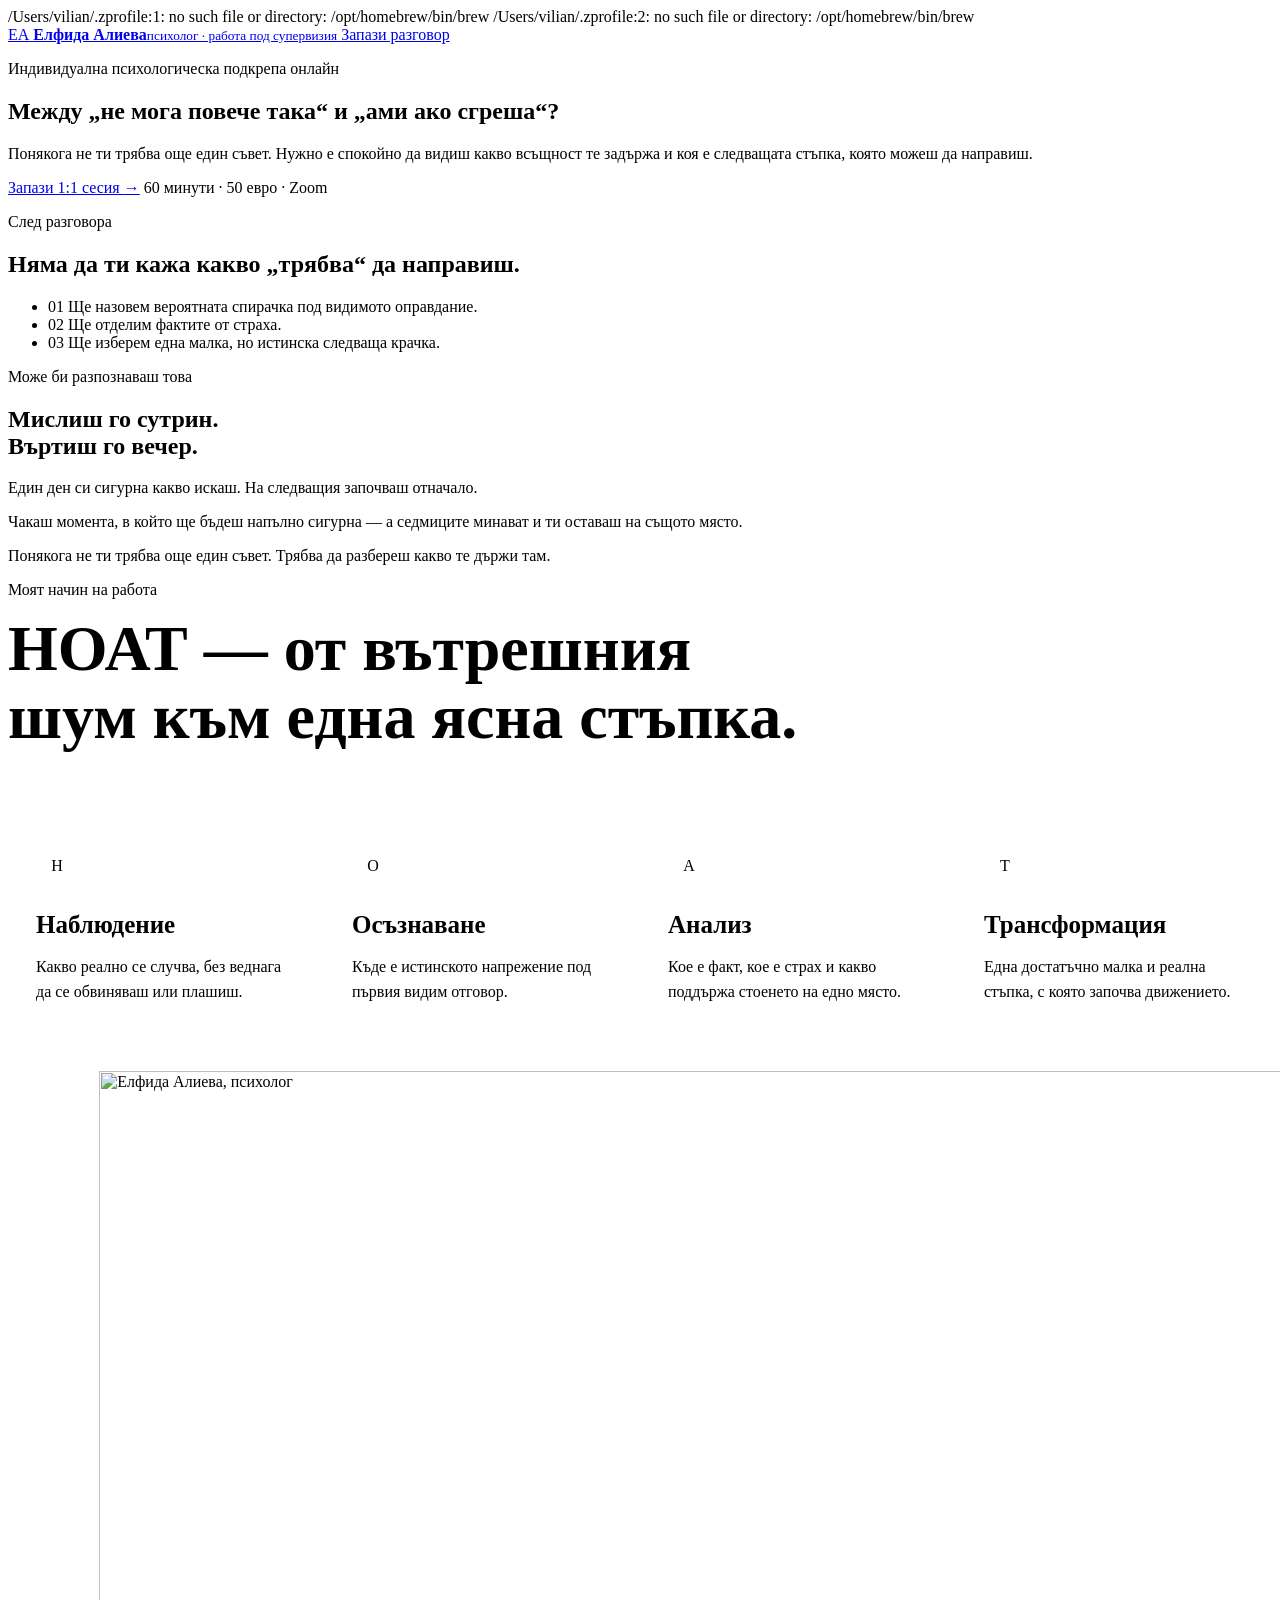
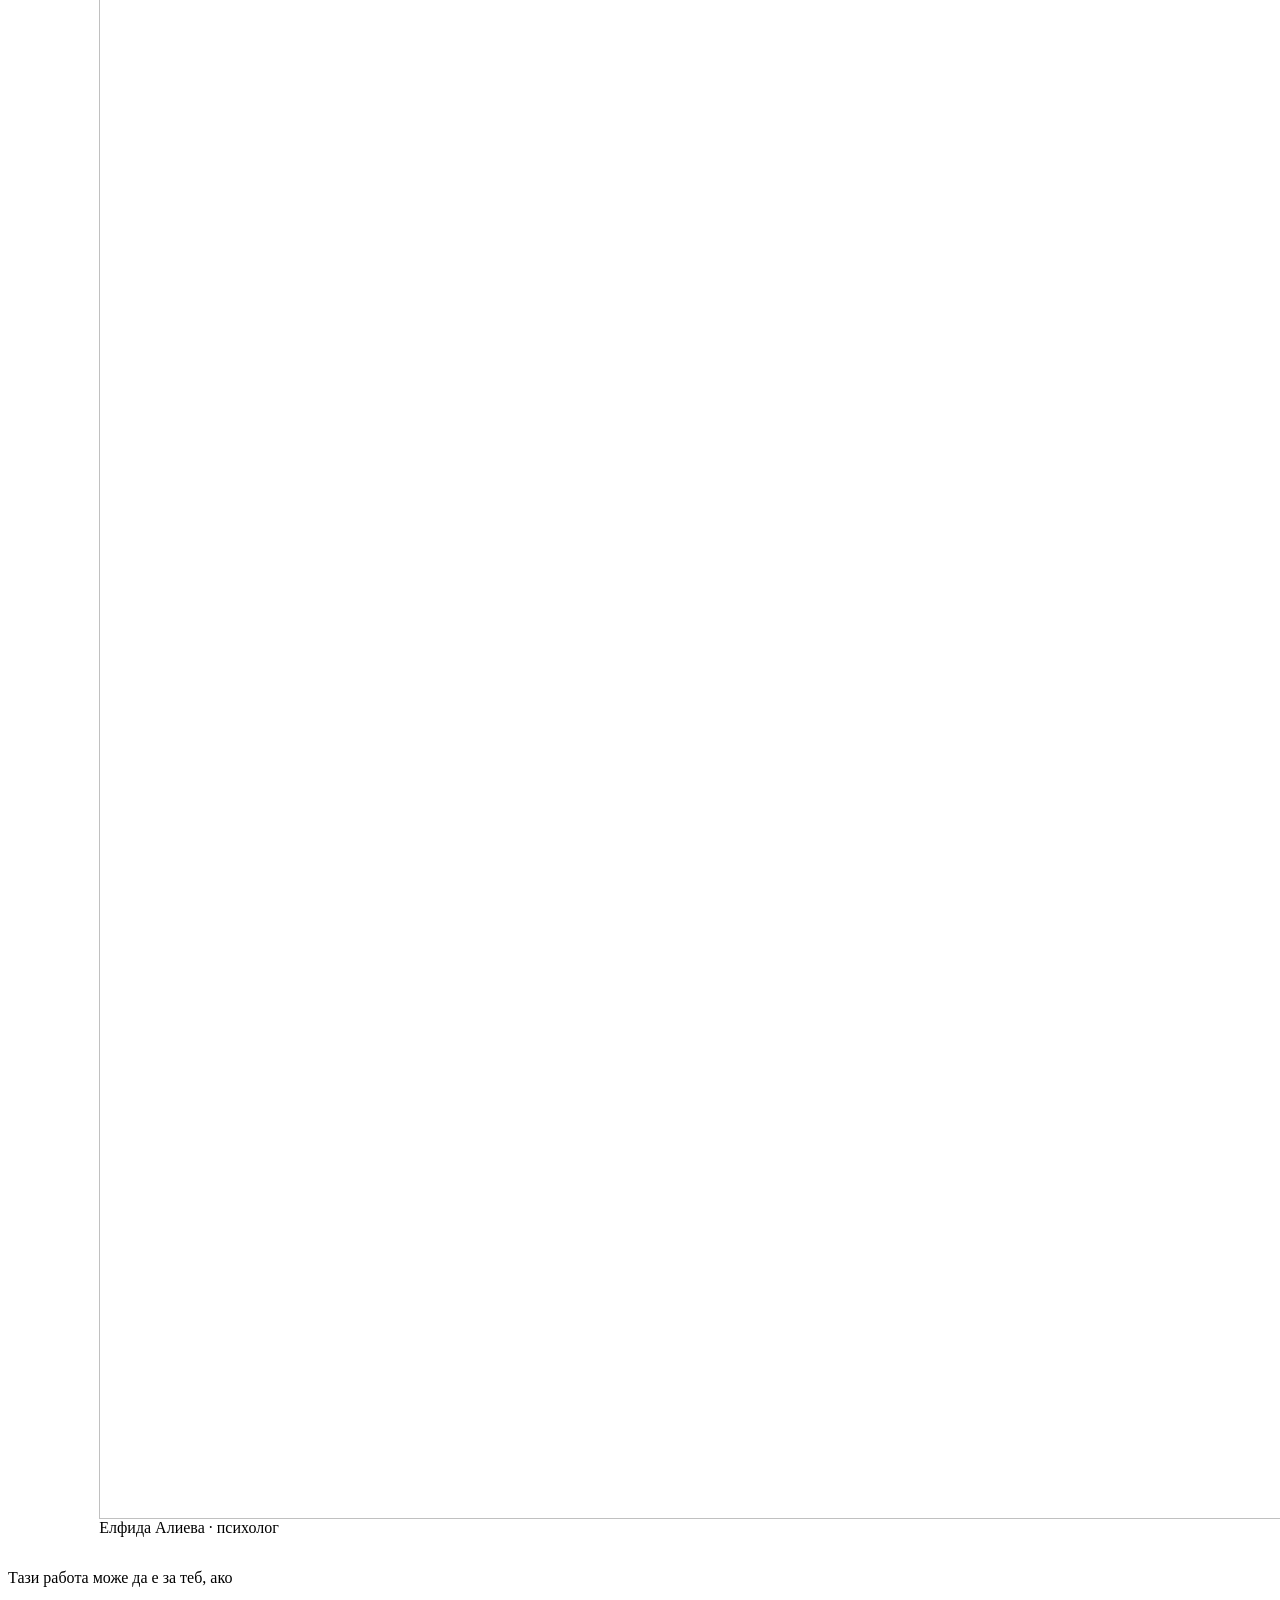
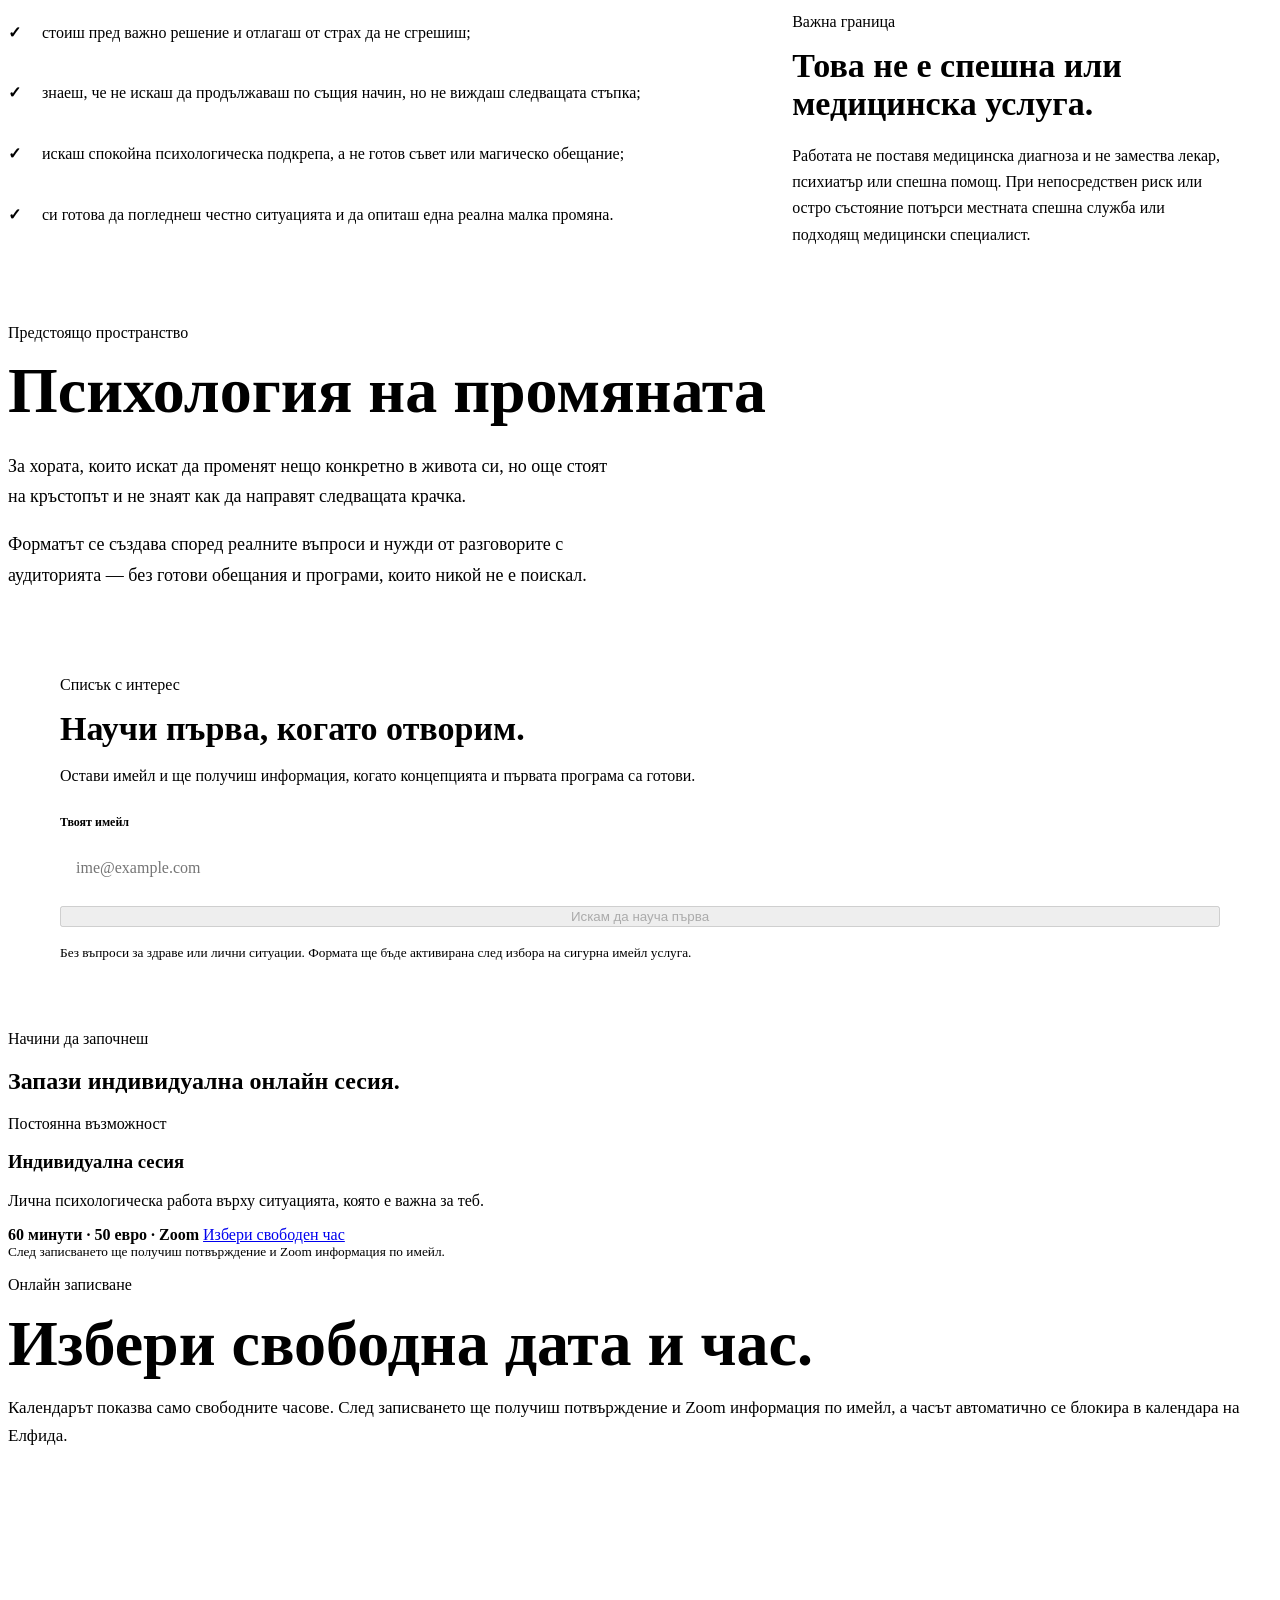
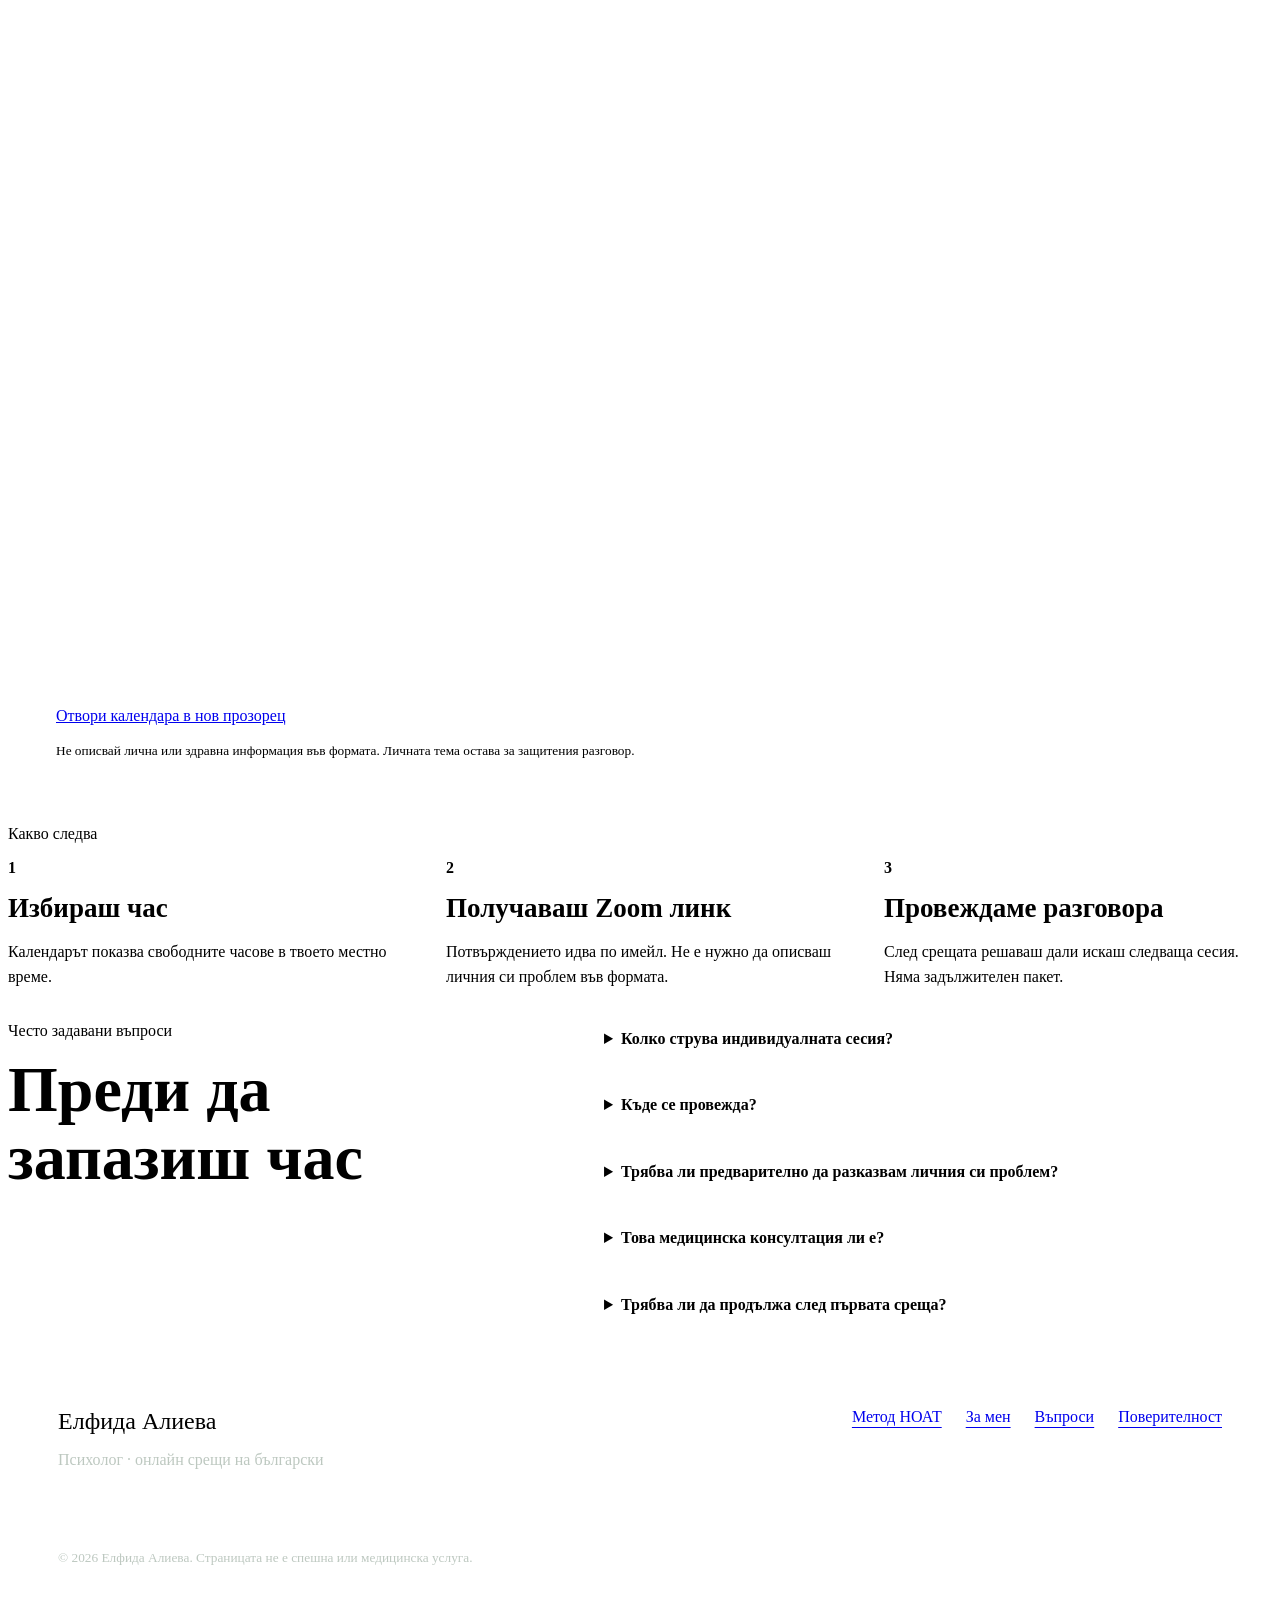
==== index.html @ bd086ccb "Add index.html" ====
/Users/vilian/.zprofile:1: no such file or directory: /opt/homebrew/bin/brew
/Users/vilian/.zprofile:2: no such file or directory: /opt/homebrew/bin/brew
<!doctype html>
<html lang="bg">
<head>
  <meta charset="utf-8">
  <meta name="viewport" content="width=device-width, initial-scale=1">
  <meta name="description" content="Индивидуална психологическа подкрепа онлайн на български с Елфида Алиева. 60-минутна сесия в Zoom.">
  <title>Елфида Алиева · Психологическа подкрепа онлайн</title>
  <link rel="stylesheet" href="styles.css">
  <link rel="stylesheet" href="community.css">
  <link rel="stylesheet" href="content.css">
  <link rel="stylesheet" href="portrait.css">
  <link rel="stylesheet" href="booking.css">
  <script src="tracking.js" defer></script>
</head>
<body>
  <main>
    <header class="site-header">
      <a class="brand" href="#top" aria-label="Елфида Алиева — начало">
        <span class="brand-mark">ЕА</span>
        <span><strong>Елфида Алиева</strong><small>психолог · работа под супервизия</small></span>
      </a>
      <a class="header-link" href="#booking">Запази разговор</a>
    </header>
    <section class="hero" id="top">
      <div class="hero-copy">
        <p class="eyebrow">Индивидуална психологическа подкрепа онлайн</p>
        <h1>Между „не мога повече така“ и „ами ако сгреша“?</h1>
        <p class="lead">Понякога не ти трябва още един съвет. Нужно е спокойно да видиш какво всъщност те задържа и коя е следващата стъпка, която можеш да направиш.</p>
        <div class="hero-actions">
          <a class="button button-primary" href="#booking">Запази 1:1 сесия <span aria-hidden="true">→</span></a>
          <span class="availability">60 минути · 50 евро · Zoom</span>
        </div>
      </div>
      <aside class="clarity-card" aria-label="Какво ще получиш">
        <p class="card-kicker">След разговора</p>
        <h2>Няма да ти кажа какво „трябва“ да направиш.</h2>
        <ul>
          <li><span>01</span> Ще назовем вероятната спирачка под видимото оправдание.</li>
          <li><span>02</span> Ще отделим фактите от страха.</li>
          <li><span>03</span> Ще изберем една малка, но истинска следваща крачка.</li>
        </ul>
      </aside>
    </section>
    <section class="recognition">
      <p class="eyebrow">Може би разпознаваш това</p>
      <div class="recognition-grid">
        <h2>Мислиш го сутрин.<br>Въртиш го вечер.</h2>
        <div class="recognition-copy">
          <p>Един ден си сигурна какво искаш. На следващия започваш отначало.</p>
          <p>Чакаш момента, в който ще бъдеш напълно сигурна — а седмиците минават и ти оставаш на същото място.</p>
          <p>Понякога не ти трябва още един съвет. Трябва да разбереш какво те държи там.</p>
        </div>
      </div>
    </section>
    <section class="method-section" id="method">
      <div class="section-heading"><p class="eyebrow">Моят начин на работа</p><h2>НОАТ — от вътрешния шум към една ясна стъпка.</h2></div>
      <ol class="method-grid">
        <li><span>Н</span><h3>Наблюдение</h3><p>Какво реално се случва, без веднага да се обвиняваш или плашиш.</p></li>
        <li><span>О</span><h3>Осъзнаване</h3><p>Къде е истинското напрежение под първия видим отговор.</p></li>
        <li><span>А</span><h3>Анализ</h3><p>Кое е факт, кое е страх и какво поддържа стоенето на едно място.</p></li>
        <li><span>Т</span><h3>Трансформация</h3><p>Една достатъчно малка и реална стъпка, с която започва движението.</p></li>
      </ol>
    </section>
    <section class="about-section" id="about">
      <figure class="portrait"><img src="assets/elfida-portrait.jpg" alt="Елфида Алиева, психолог" width="1536" height="2048"><figcaption>Елфида Алиева · психолог</figcaption></figure>
      <div class="about-copy"><p class="eyebrow">За мен</p><h2>Аз съм Елфида Алиева.</h2><p>Психолог съм и работя с хора, които искат да разберат какво ги спира и да намерят посока за промяната, която отлагат.</p><p>Имам бакалавърска степен по психология и професионални квалификации по интегративна психотерапия и по невропсихология, психопатология и терапия от Медицински университет – Пловдив.</p><p>Обучавам се в майсторско ниво по позитивна психотерапия и работя под супервизия.</p></div>
    </section>
    <section class="fit-section">
      <div><p class="eyebrow">Тази работа може да е за теб, ако</p><ul class="check-list"><li>стоиш пред важно решение и отлагаш от страх да не сгрешиш;</li><li>знаеш, че не искаш да продължаваш по същия начин, но не виждаш следващата стъпка;</li><li>искаш спокойна психологическа подкрепа, а не готов съвет или магическо обещание;</li><li>си готова да погледнеш честно ситуацията и да опиташ една реална малка промяна.</li></ul></div>
      <div class="boundary-card"><p class="eyebrow">Важна граница</p><h3>Това не е спешна или медицинска услуга.</h3><p>Работата не поставя медицинска диагноза и не замества лекар, психиатър или спешна помощ. При непосредствен риск или остро състояние потърси местната спешна служба или подходящ медицински специалист.</p></div>
    </section>
    <section class="community-section" id="community">
      <div class="community-copy">
        <p class="eyebrow">Предстоящо пространство</p>
        <h2>Психология на промяната</h2>
        <p>За хората, които искат да променят нещо конкретно в живота си, но още стоят на кръстопът и не знаят как да направят следващата крачка.</p>
        <p>Форматът се създава според реалните въпроси и нужди от разговорите с аудиторията — без готови обещания и програми, които никой не е поискал.</p>
      </div>
      <div class="waitlist-card">
        <p class="card-kicker">Списък с интерес</p>
        <h3>Научи първа, когато отворим.</h3>
        <p>Остави имейл и ще получиш информация, когато концепцията и първата програма са готови.</p>
        <form aria-label="Списък с интерес към Психология на промяната">
          <label for="waitlist-email">Твоят имейл</label>
          <input id="waitlist-email" type="email" placeholder="ime@example.com" disabled>
          <button class="button button-secondary" type="button" disabled>Искам да науча първа</button>
        </form>
        <small>Без въпроси за здраве или лични ситуации. Формата ще бъде активирана след избора на сигурна имейл услуга.</small>
      </div>
    </section>
    <section class="booking-preview" id="booking">
      <p class="eyebrow">Начини да започнеш</p>
      <h2>Запази индивидуална онлайн сесия.</h2>
      <div class="offer-grid offer-grid-single">
        <article class="offer-card offer-main">
          <p class="card-kicker">Постоянна възможност</p>
          <h3>Индивидуална сесия</h3>
          <p>Лична психологическа работа върху ситуацията, която е важна за теб.</p>
          <strong>60 минути · 50 евро · Zoom</strong>
          <a class="button button-primary" href="#time-request">Избери свободен час</a>
        </article>
      </div>
      <small>След записването ще получиш потвърждение и Zoom информация по имейл.</small>
    </section>
    <section class="time-request" id="time-request">
      <div class="time-request-copy">
        <p class="eyebrow">Онлайн записване</p>
        <h2>Избери свободна дата и час.</h2>
        <p>Календарът показва само свободните часове. След записването ще получиш потвърждение и Zoom информация по имейл, а часът автоматично се блокира в календара на Елфида.</p>
      </div>
      <div class="time-request-panel calendly-panel">
        <iframe title="Календар за индивидуална онлайн сесия с Елфида Алиева" src="https://calendly.com/alievaelfida/1h?hide_gdpr_banner=1" loading="lazy" referrerpolicy="strict-origin-when-cross-origin"></iframe>
        <a class="button button-primary calendar-fallback" href="https://calendly.com/alievaelfida/1h" target="_blank" rel="noopener">Отвори календара в нов прозорец</a>
        <small>Не описвай лична или здравна информация във формата. Личната тема остава за защитения разговор.</small>
      </div>
    </section>
    <section class="process-section"><p class="eyebrow">Какво следва</p><div class="process-grid"><article><span>1</span><h3>Избираш час</h3><p>Календарът показва свободните часове в твоето местно време.</p></article><article><span>2</span><h3>Получаваш Zoom линк</h3><p>Потвърждението идва по имейл. Не е нужно да описваш личния си проблем във формата.</p></article><article><span>3</span><h3>Провеждаме разговора</h3><p>След срещата решаваш дали искаш следваща сесия. Няма задължителен пакет.</p></article></div></section>
    <section class="faq-section" id="faq"><div class="section-heading"><p class="eyebrow">Често задавани въпроси</p><h2>Преди да запазиш час</h2></div><div class="faq-list"><details><summary>Колко струва индивидуалната сесия?</summary><p>50 евро за 60 минути. Плащането и условията за отмяна ще бъдат потвърдени при записването.</p></details><details><summary>Къде се провежда?</summary><p>Онлайн в Zoom и на български език. Ще получиш индивидуален линк след записването.</p></details><details><summary>Трябва ли предварително да разказвам личния си проблем?</summary><p>Не. Формата за записване ще събира само данните, необходими за часа и потвърждението. Личната тема остава за защитения разговор.</p></details><details><summary>Това медицинска консултация ли е?</summary><p>Не. Това е психологическа подкрепа и не включва медицинска диагноза или лечение. При физически симптоми или медицински въпроси е важно да разговаряш с лекар.</p></details><details><summary>Трябва ли да продължа след първата среща?</summary><p>Не. След първата сесия сама решаваш дали индивидуалната работа е подходяща за теб.</p></details></div></section>
    <footer><div><strong>Елфида Алиева</strong><p>Психолог · онлайн срещи на български</p></div><nav aria-label="Долна навигация"><a href="#method">Метод НОАТ</a><a href="#about">За мен</a><a href="#faq">Въпроси</a><a href="privacy.html">Поверителност</a></nav><small>© <span id="year">2026</span> Елфида Алиева. Страницата не е спешна или медицинска услуга.</small></footer>
  </main>
</body>
</html>
---- community.css ----
/Users/vilian/.zprofile:1: no such file or directory: /opt/homebrew/bin/brew
/Users/vilian/.zprofile:2: no such file or directory: /opt/homebrew/bin/brew
.community-section {
  width: min(1180px, calc(100% - 40px));
  margin: 0 auto;
  padding: 120px 0;
  display: grid;
  grid-template-columns: 1fr 1fr;
  gap: clamp(48px, 8vw, 100px);
  align-items: center;
}
.community-copy h2 { margin: 0 0 26px; font-size: clamp(42px, 5vw, 70px); line-height: 1.04; }
.community-copy > p:not(.eyebrow) { max-width: 620px; color: var(--muted); font-size: 18px; line-height: 1.68; }
.waitlist-card { padding: clamp(30px, 5vw, 52px); background: var(--cream); border: 1px solid var(--line); }
.waitlist-card h3 { margin: 14px 0; font-size: 34px; }
.waitlist-card > p:not(.card-kicker) { color: var(--muted); line-height: 1.55; }
.waitlist-card form { margin-top: 26px; display: grid; gap: 12px; }
.waitlist-card label { font-size: 12px; font-weight: 700; }
.waitlist-card input { min-height: 52px; padding: 0 16px; border: 1px solid var(--line); background: var(--white); font: inherit; }
.waitlist-card small { display: block; margin-top: 16px; color: var(--muted); line-height: 1.45; }
@media (max-width: 800px) { .community-section { grid-template-columns: 1fr; gap: 32px; padding: 80px 0; } }
@media (max-width: 430px) { .waitlist-card { padding: 30px 24px; } }
---- content.css ----
/Users/vilian/.zprofile:1: no such file or directory: /opt/homebrew/bin/brew
/Users/vilian/.zprofile:2: no such file or directory: /opt/homebrew/bin/brew
.method-section,.about-section,.fit-section,.process-section,.faq-section{width:min(1180px,calc(100% - 40px));margin:0 auto;padding:120px 0}.section-heading{max-width:790px}.section-heading h2,.about-copy h2,.faq-section h2{margin:0;font-size:clamp(40px,5vw,68px);line-height:1.06}.method-grid{list-style:none;margin:60px 0 0;padding:0;display:grid;grid-template-columns:repeat(4,1fr);border-top:1px solid var(--line);border-bottom:1px solid var(--line)}.method-grid li{padding:34px 28px;border-right:1px solid var(--line)}.method-grid li:last-child{border-right:0}.method-grid span{display:grid;place-items:center;width:42px;height:42px;border:1px solid var(--sage);border-radius:50%;font-family:Georgia,serif}.method-grid h3{margin:24px 0 12px;font-size:25px}.method-grid p{color:var(--muted);line-height:1.55}.about-section{display:grid;grid-template-columns:.9fr 1.1fr;gap:clamp(50px,8vw,110px);align-items:center;background:var(--white);padding-left:max(30px,4vw);padding-right:max(30px,4vw)}.portrait-placeholder{min-height:540px;background:linear-gradient(145deg,#d9d2c3,#a8b2a5);display:flex;flex-direction:column;align-items:center;justify-content:center;color:var(--white)}.portrait-placeholder span{font-family:Georgia,serif;font-size:86px}.portrait-placeholder small{margin-top:16px}.about-copy>p:not(.eyebrow){color:var(--muted);font-size:17px;line-height:1.7}.fit-section{display:grid;grid-template-columns:1.1fr .9fr;gap:clamp(50px,8vw,100px)}.check-list{list-style:none;margin:0;padding:0}.check-list li{padding:18px 0 18px 34px;border-bottom:1px solid var(--line);line-height:1.55;position:relative}.check-list li:before{content:'✓';position:absolute;left:0;color:var(--sage-dark);font-weight:700}.boundary-card{background:var(--cream);padding:44px;align-self:start}.boundary-card h3{font-size:34px;margin:10px 0 20px}.boundary-card p:last-child{color:var(--muted);line-height:1.65}.process-section{border-top:1px solid var(--line)}.process-grid{display:grid;grid-template-columns:repeat(3,1fr);gap:50px}.process-grid article span{color:var(--sage);font-weight:700}.process-grid h3{font-size:27px;margin:16px 0 10px}.process-grid p{color:var(--muted);line-height:1.55}.faq-section{display:grid;grid-template-columns:.85fr 1.15fr;gap:clamp(50px,8vw,110px)}.faq-list details{border-top:1px solid var(--line);padding:22px 0}.faq-list details:last-child{border-bottom:1px solid var(--line)}.faq-list summary{cursor:pointer;font-weight:700;line-height:1.4}.faq-list details p{color:var(--muted);line-height:1.6;padding-right:24px}footer{background:var(--ink);color:var(--white);padding:70px max(20px,calc((100vw - 1180px)/2));display:grid;grid-template-columns:1fr auto;gap:40px}footer strong{font-family:Georgia,serif;font-size:24px;font-weight:400}footer p,footer small{color:#bdc8c0}footer nav{display:flex;gap:24px;flex-wrap:wrap}footer a{text-underline-offset:5px}footer>small{grid-column:1/-1;border-top:1px solid rgba(255,255,255,.16);padding-top:24px}@media(max-width:900px){.method-grid{grid-template-columns:1fr 1fr}.method-grid li:nth-child(2){border-right:0}.method-grid li:nth-child(-n+2){border-bottom:1px solid var(--line)}.about-section,.fit-section,.faq-section{grid-template-columns:1fr}.portrait-placeholder{min-height:420px}.process-grid{grid-template-columns:1fr;gap:24px}}@media(max-width:540px){.method-section,.about-section,.fit-section,.process-section,.faq-section{padding-top:80px;padding-bottom:80px}.method-grid{grid-template-columns:1fr}.method-grid li{border-right:0;border-bottom:1px solid var(--line)}.method-grid li:last-child{border-bottom:0}.about-section{padding-left:20px;padding-right:20px}.portrait-placeholder{min-height:340px}.boundary-card{padding:30px 24px}footer{grid-template-columns:1fr}footer nav{flex-direction:column;gap:14px}}
---- booking.css ----
/Users/vilian/.zprofile:1: no such file or directory: /opt/homebrew/bin/brew
/Users/vilian/.zprofile:2: no such file or directory: /opt/homebrew/bin/brew
.time-request{background:var(--cream);padding:110px max(20px,calc((100vw - 1180px)/2));display:grid;grid-template-columns:.85fr 1.15fr;gap:clamp(50px,8vw,100px)}.time-request-copy h2{margin:0;font-size:clamp(40px,5vw,66px);line-height:1.05}.time-request-copy>p:not(.eyebrow){color:var(--muted);font-size:17px;line-height:1.65}.time-request-panel{background:var(--white);padding:clamp(28px,5vw,48px);display:grid;gap:16px}.time-request-panel fieldset{border:0;padding:0;margin:0 0 8px}.time-request-panel legend,.time-request-panel>label{font-weight:700;font-size:13px;margin-bottom:10px}.time-request-panel fieldset>label{display:block;padding:10px 0;font-weight:400}.time-request-panel input[type=date]{min-height:50px;border:1px solid var(--line);padding:0 14px;background:#fff;font:inherit}.date-note{min-height:22px;color:var(--muted);font-size:13px}.time-options{margin-top:8px!important}.slot-list,#slot-list{display:flex;gap:9px;flex-wrap:wrap;margin-top:14px}.slot-choice{position:relative}.slot-choice input{position:absolute;opacity:0;pointer-events:none}.slot-choice span{display:block;padding:10px 13px;border:1px solid var(--line);background:#fff;cursor:pointer}.slot-choice input:checked+span{background:var(--sage-dark);border-color:var(--sage-dark);color:#fff}.time-request-panel small{color:var(--muted);line-height:1.5}@media(max-width:800px){.time-request{grid-template-columns:1fr;padding-top:80px;padding-bottom:80px}}@media(max-width:430px){.time-request-panel{padding:28px 20px}.time-request-panel .button{width:100%}}
.calendly-panel iframe {
  width: 100%;
  min-height: 760px;
  border: 0;
  border-radius: 18px;
  background: #fff;
}

.calendar-fallback {
  margin-top: 1rem;
}

@media (max-width: 720px) {
  .calendly-panel iframe { min-height: 820px; }
}
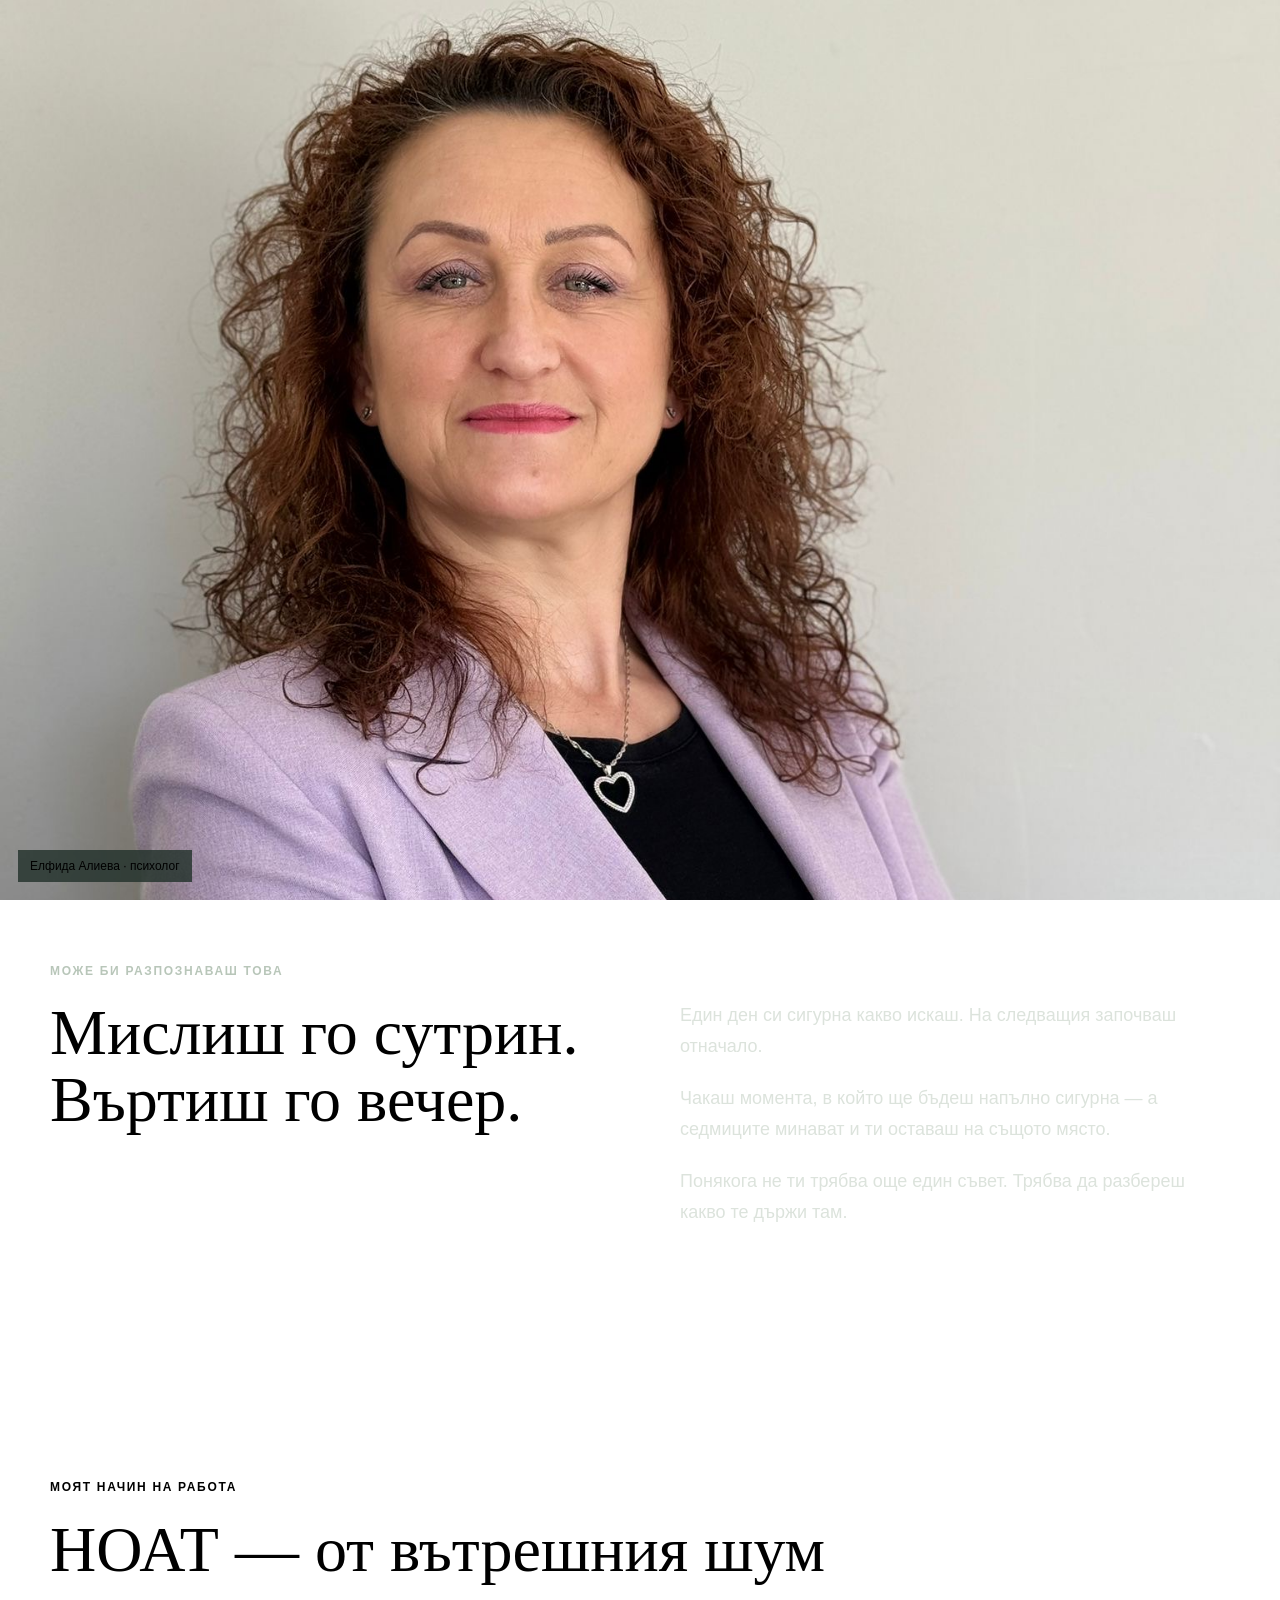
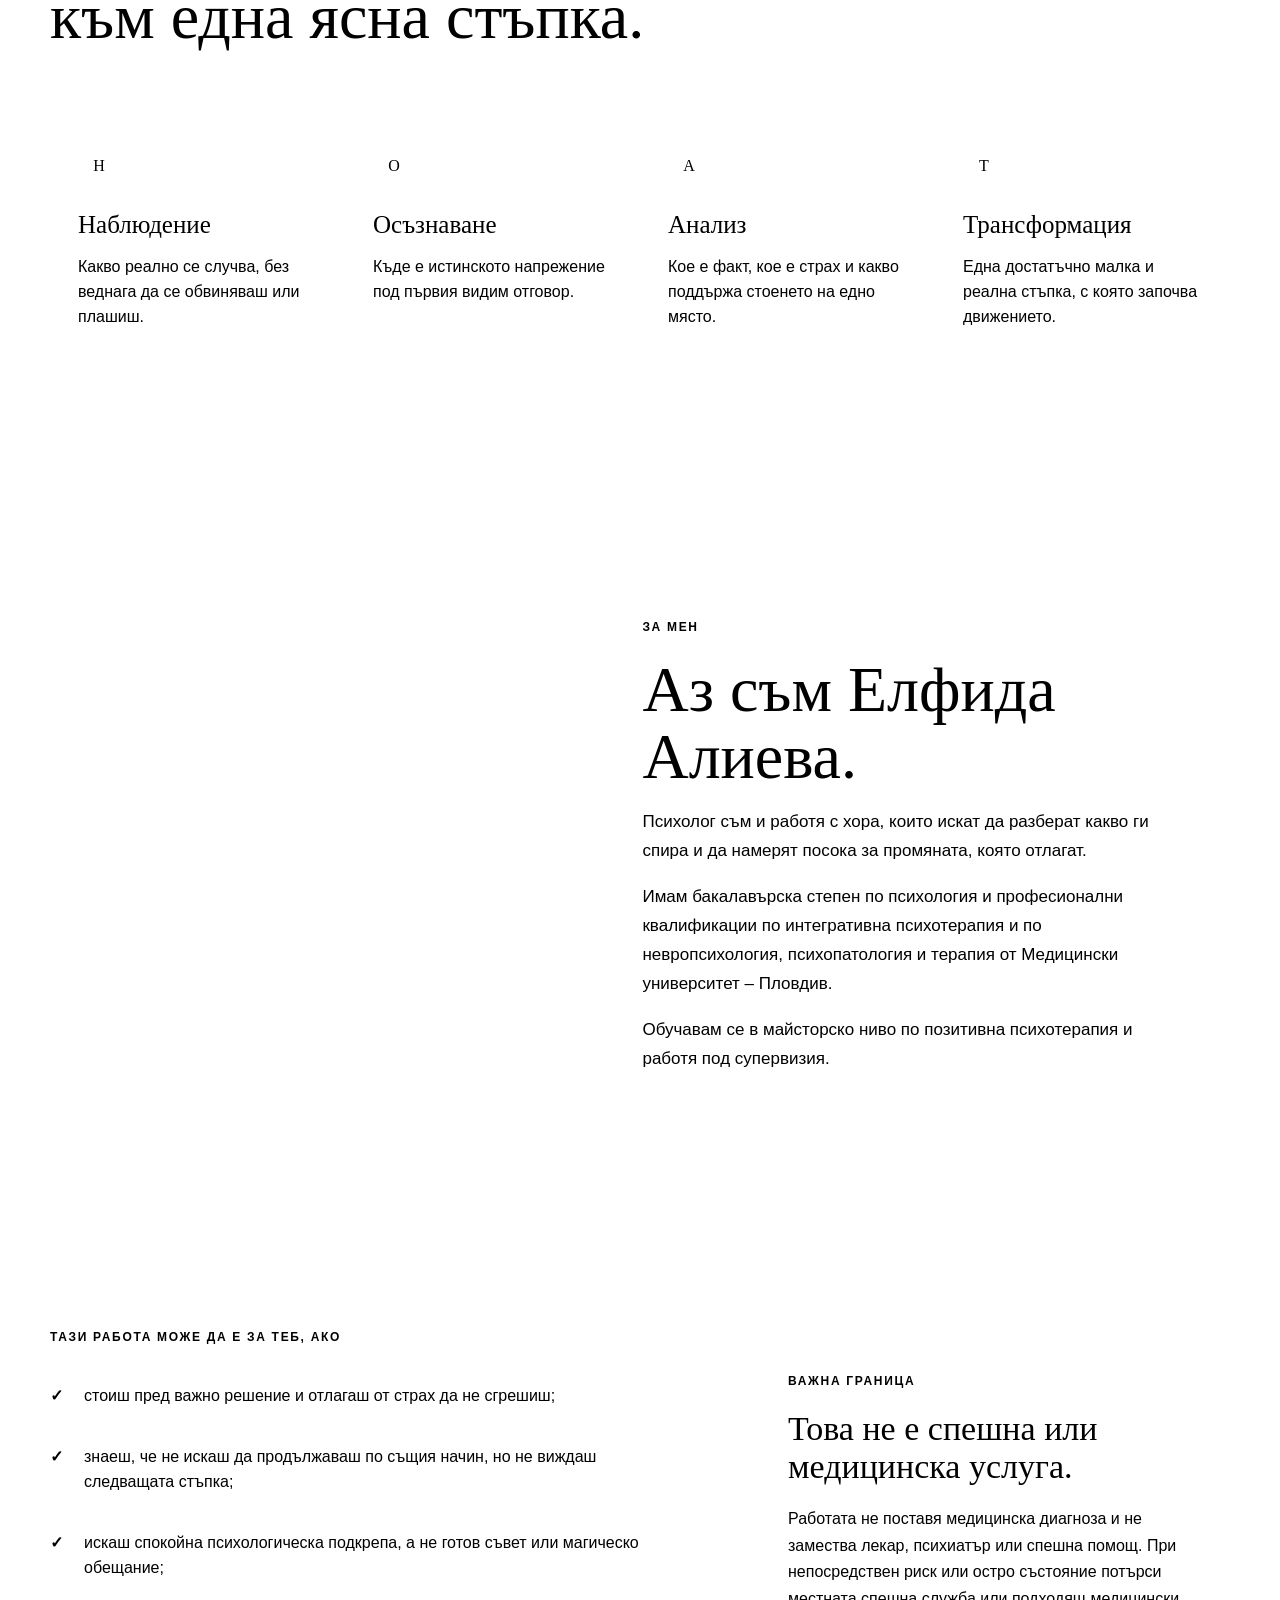
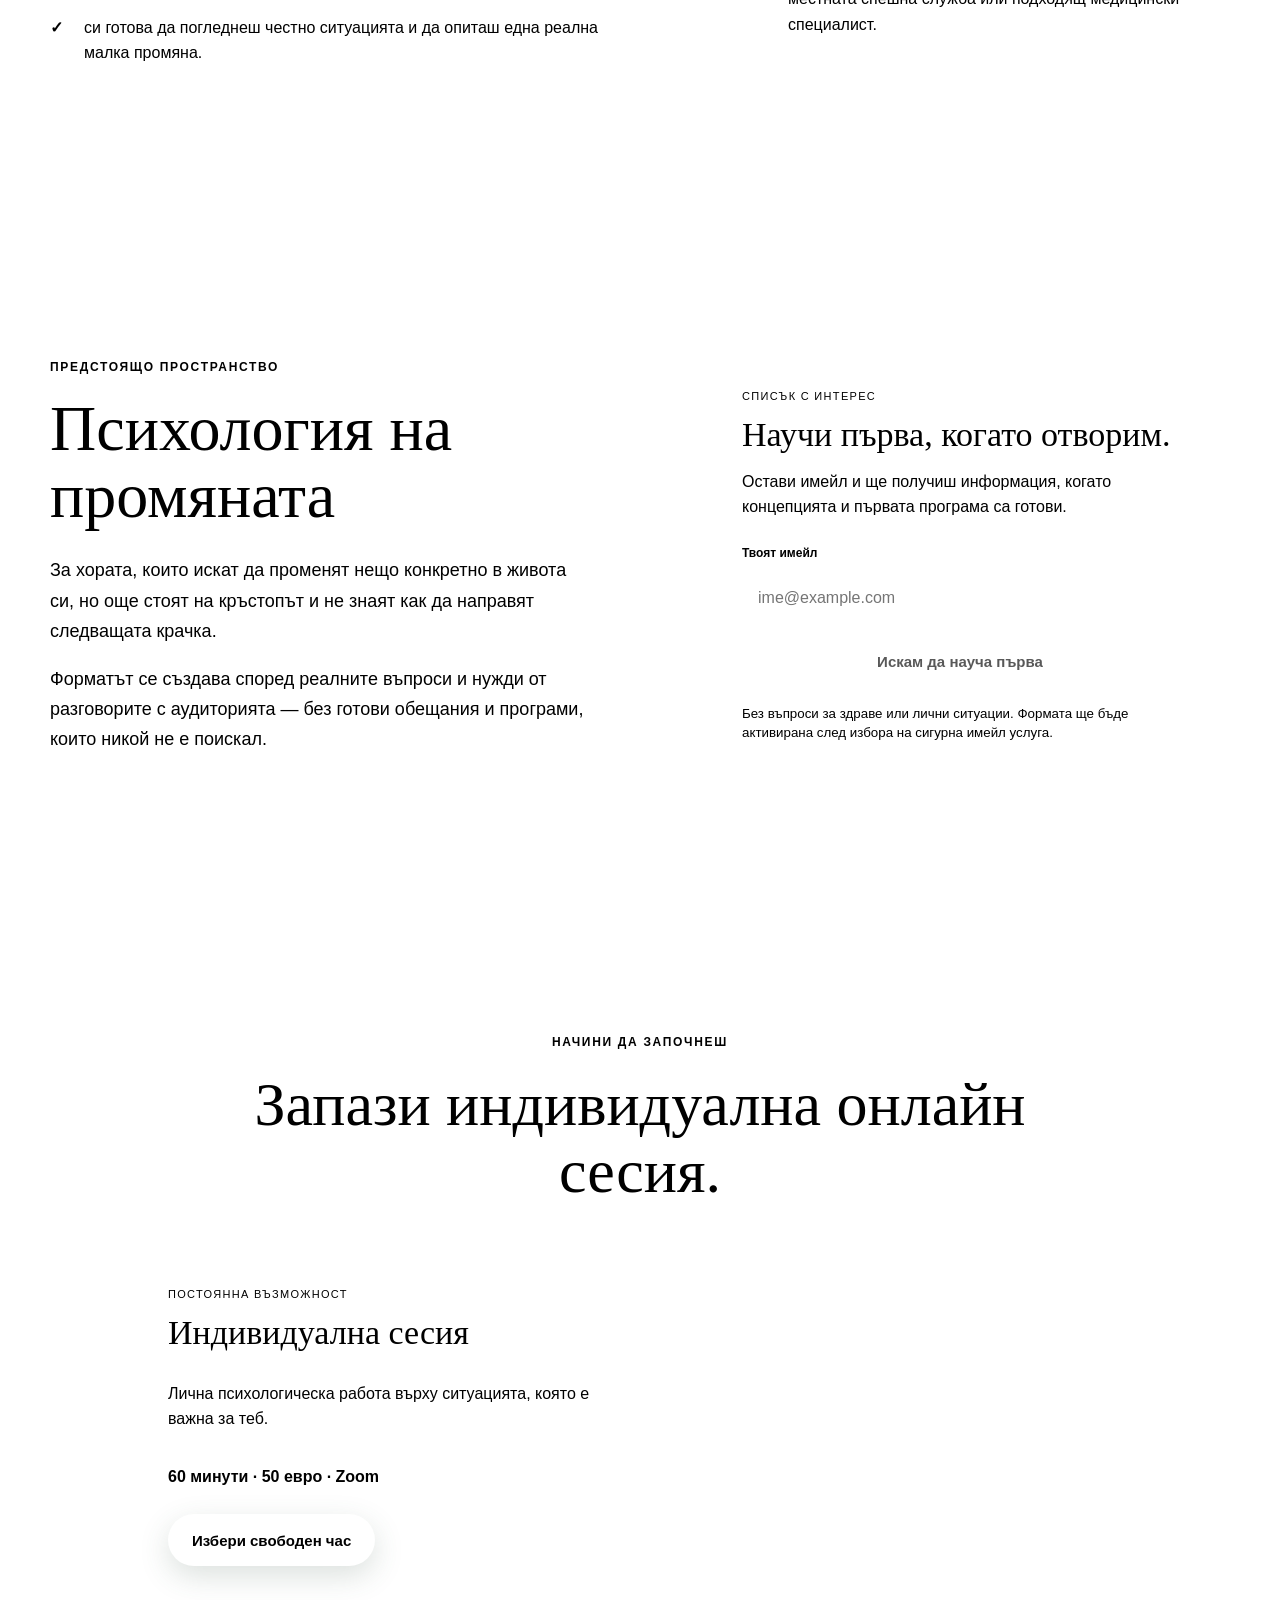
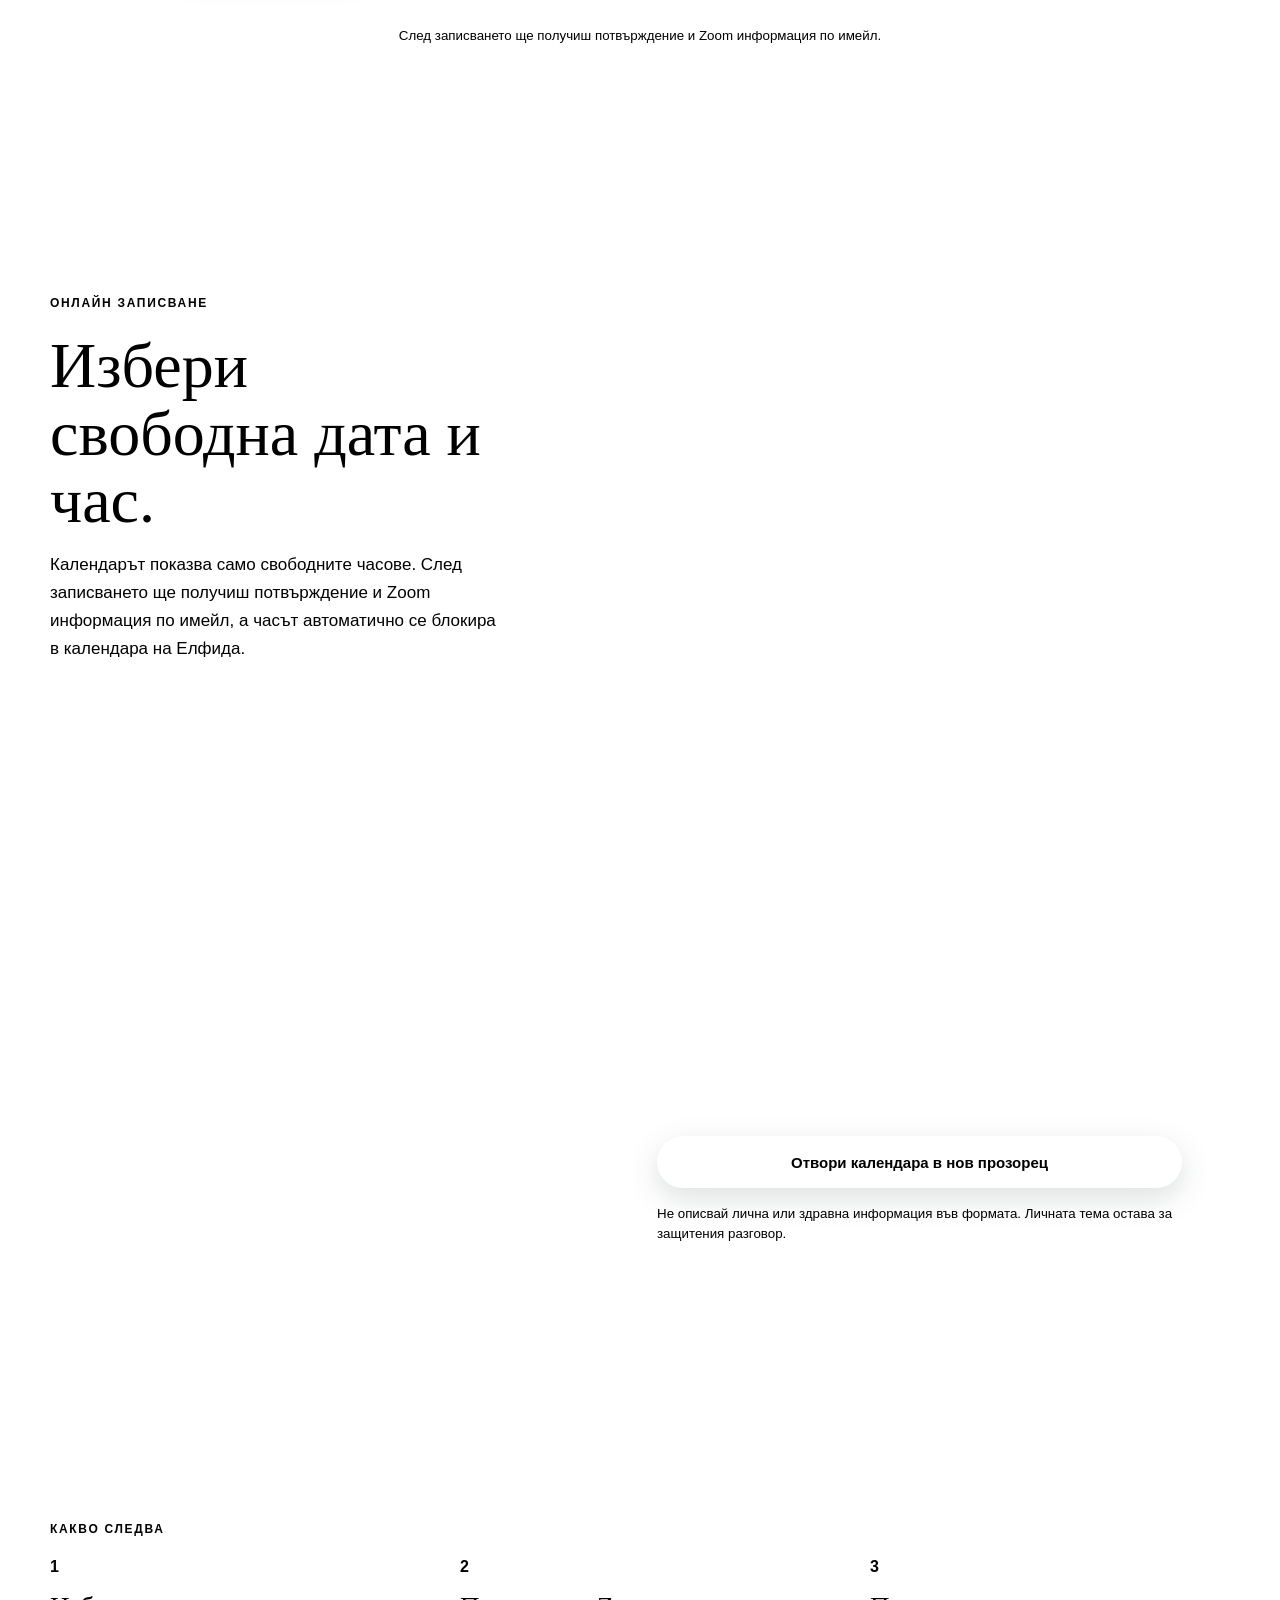
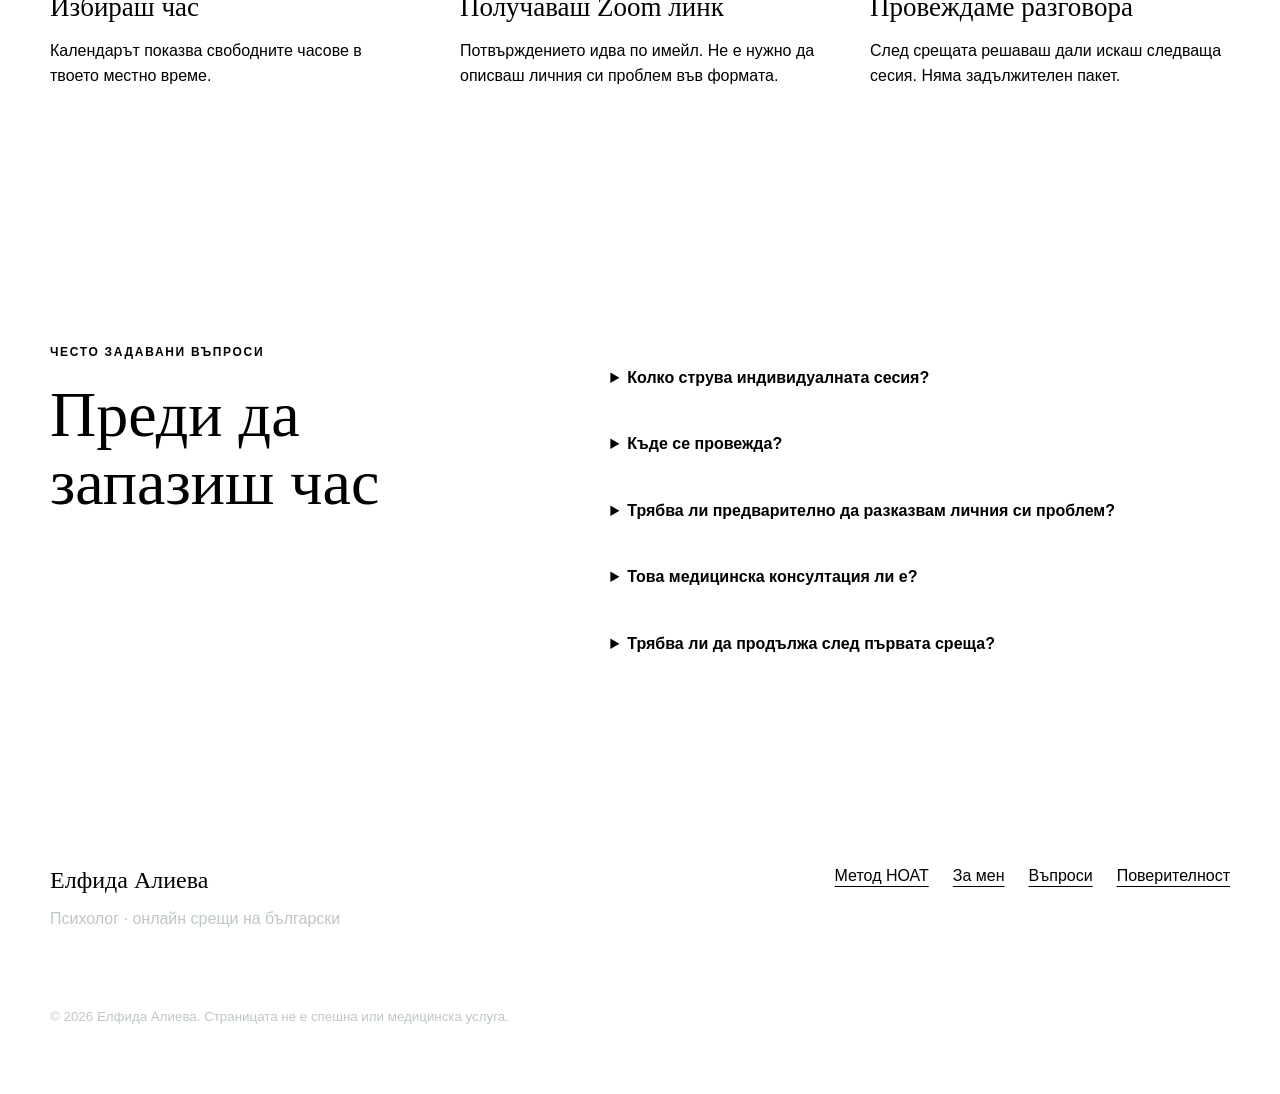
==== commit 56cc06dd: "Clean index.html" ====
--- a/index.html
+++ b/index.html
@@ -1,5 +1,3 @@
-/Users/vilian/.zprofile:1: no such file or directory: /opt/homebrew/bin/brew
-/Users/vilian/.zprofile:2: no such file or directory: /opt/homebrew/bin/brew
 <!doctype html>
 <html lang="bg">
 <head>
--- a/styles.css
+++ b/styles.css
@@ -0,0 +1,5 @@
+/Users/vilian/.zprofile:1: no such file or directory: /opt/homebrew/bin/brew
+/Users/vilian/.zprofile:2: no such file or directory: /opt/homebrew/bin/brew
+:root{--ink:#24322c;--muted:#647269;--paper:#f7f4ed;--cream:#eee8dc;--sage:#6c806f;--sage-dark:#3f5748;--white:#fffdf8;--line:rgba(36,50,44,.16)}
+.offer-grid-single{grid-template-columns:minmax(0,620px);justify-content:center}
+*{box-sizing:border-box}html{scroll-behavior:smooth}body{margin:0;background:var(--paper);color:var(--ink);font-family:Arial,Helvetica,sans-serif;text-rendering:optimizeLegibility}a{color:inherit}.campaign-bar{min-height:46px;padding:10px 20px;display:flex;align-items:center;justify-content:center;gap:18px;background:#d7c8ae;color:var(--ink);font-size:13px;text-align:center}.campaign-bar span{text-transform:uppercase;font-size:10px;letter-spacing:.12em;font-weight:700}.campaign-bar a{text-underline-offset:4px}.site-header{width:min(1180px,calc(100% - 40px));margin:0 auto;min-height:92px;display:flex;align-items:center;justify-content:space-between;border-bottom:1px solid var(--line)}.brand{display:flex;align-items:center;gap:12px;text-decoration:none}.brand-mark{display:grid;place-items:center;width:42px;height:42px;border:1px solid var(--sage);border-radius:50%;font-family:Georgia,serif;font-size:14px}.brand strong,.brand small{display:block}.brand strong{font-family:Georgia,serif;font-size:17px;font-weight:500}.brand small{margin-top:2px;color:var(--muted);font-size:11px}.header-link{font-size:14px;text-underline-offset:5px}.hero{width:min(1180px,calc(100% - 40px));margin:0 auto;min-height:calc(100vh - 138px);padding:clamp(64px,9vw,132px) 0 92px;display:grid;grid-template-columns:minmax(0,1.2fr) minmax(320px,.8fr);gap:clamp(48px,8vw,110px);align-items:center}.eyebrow{margin:0 0 22px;color:var(--sage-dark);font-size:12px;font-weight:700;letter-spacing:.14em;text-transform:uppercase}h1,h2,h3{font-family:Georgia,'Times New Roman',serif;font-weight:400}h1{margin:0;max-width:760px;font-size:clamp(48px,6.4vw,88px);line-height:.98;letter-spacing:-.045em}.lead{max-width:660px;margin:30px 0 0;color:var(--muted);font-size:clamp(18px,2vw,22px);line-height:1.58}.hero-actions{margin-top:38px;display:flex;align-items:center;gap:20px;flex-wrap:wrap}.button{min-height:52px;padding:0 24px;border:0;border-radius:999px;display:inline-flex;align-items:center;justify-content:center;gap:18px;font-size:15px;font-weight:700;text-decoration:none;cursor:pointer}.button-primary{background:var(--sage-dark);color:var(--white);box-shadow:0 10px 30px rgba(63,87,72,.18)}.button-primary:hover{background:#30463a}.button-secondary{background:transparent;color:var(--ink);border:1px solid var(--sage-dark)}.button:focus-visible,a:focus-visible{outline:3px solid #d39763;outline-offset:3px}.button:disabled{cursor:not-allowed;opacity:.65}.availability{color:var(--muted);font-size:13px}.clarity-card{background:var(--cream);border:1px solid rgba(36,50,44,.08);border-radius:2px 80px 2px 2px;padding:clamp(32px,5vw,58px);box-shadow:0 26px 80px rgba(36,50,44,.08)}.card-kicker{margin:0;color:var(--sage-dark);font-size:11px;letter-spacing:.12em;text-transform:uppercase}.clarity-card h2{margin:18px 0 30px;font-size:clamp(28px,3vw,40px);line-height:1.14}.clarity-card ul{list-style:none;margin:0;padding:0}.clarity-card li{display:grid;grid-template-columns:34px 1fr;gap:12px;padding:17px 0;border-top:1px solid var(--line);line-height:1.5}.clarity-card li span{color:var(--sage);font-size:12px;font-weight:700}.recognition{background:var(--ink);color:var(--white);padding:110px max(20px,calc((100vw - 1180px)/2))}.recognition .eyebrow{color:#b8c6b9}.recognition-grid{display:grid;grid-template-columns:1fr 1fr;gap:80px}.recognition h2{margin:0;font-size:clamp(40px,5vw,70px);line-height:1.04}.recognition-copy{color:#dce3dc;font-size:18px;line-height:1.7}.recognition-copy p{margin:0 0 22px}.booking-preview{width:min(1020px,calc(100% - 40px));margin:0 auto;padding:120px 0 140px;text-align:center}.booking-preview>h2{max-width:780px;margin:0 auto 46px;font-size:clamp(38px,5vw,62px);line-height:1.08}.offer-grid{display:grid;grid-template-columns:1fr 1fr;gap:22px;text-align:left}.offer-card{padding:38px;border:1px solid var(--line);background:var(--white);display:flex;flex-direction:column;align-items:flex-start}.offer-campaign{background:var(--cream)}.offer-card h3{margin:14px 0;font-size:34px}.offer-card>p:not(.card-kicker){min-height:54px;color:var(--muted);line-height:1.55}.offer-card>strong{display:block;margin:16px 0 28px}.booking-preview small{display:block;max-width:520px;margin:22px auto 0;color:var(--muted);line-height:1.5}@media(max-width:800px){.campaign-bar{flex-wrap:wrap;gap:6px 14px}.site-header{min-height:76px}.brand small{display:none}.hero{min-height:auto;grid-template-columns:1fr;padding:64px 0 76px}.clarity-card{border-radius:2px 52px 2px 2px}.recognition{padding-top:80px;padding-bottom:80px}.recognition-grid,.offer-grid{grid-template-columns:1fr;gap:24px}}@media(max-width:430px){.site-header,.hero{width:min(100% - 28px,1180px)}.campaign-bar span{display:none}.header-link{font-size:12px}h1{font-size:45px}.hero-actions,.button{width:100%}.availability{width:100%;text-align:center}.clarity-card,.offer-card{padding:30px 24px}}@media(prefers-reduced-motion:reduce){html{scroll-behavior:auto}}
--- a/community.css
+++ b/community.css
@@ -1,5 +1,3 @@
-/Users/vilian/.zprofile:1: no such file or directory: /opt/homebrew/bin/brew
-/Users/vilian/.zprofile:2: no such file or directory: /opt/homebrew/bin/brew
 .community-section {
   width: min(1180px, calc(100% - 40px));
   margin: 0 auto;
--- a/content.css
+++ b/content.css
@@ -1,3 +1 @@
-/Users/vilian/.zprofile:1: no such file or directory: /opt/homebrew/bin/brew
-/Users/vilian/.zprofile:2: no such file or directory: /opt/homebrew/bin/brew
 .method-section,.about-section,.fit-section,.process-section,.faq-section{width:min(1180px,calc(100% - 40px));margin:0 auto;padding:120px 0}.section-heading{max-width:790px}.section-heading h2,.about-copy h2,.faq-section h2{margin:0;font-size:clamp(40px,5vw,68px);line-height:1.06}.method-grid{list-style:none;margin:60px 0 0;padding:0;display:grid;grid-template-columns:repeat(4,1fr);border-top:1px solid var(--line);border-bottom:1px solid var(--line)}.method-grid li{padding:34px 28px;border-right:1px solid var(--line)}.method-grid li:last-child{border-right:0}.method-grid span{display:grid;place-items:center;width:42px;height:42px;border:1px solid var(--sage);border-radius:50%;font-family:Georgia,serif}.method-grid h3{margin:24px 0 12px;font-size:25px}.method-grid p{color:var(--muted);line-height:1.55}.about-section{display:grid;grid-template-columns:.9fr 1.1fr;gap:clamp(50px,8vw,110px);align-items:center;background:var(--white);padding-left:max(30px,4vw);padding-right:max(30px,4vw)}.portrait-placeholder{min-height:540px;background:linear-gradient(145deg,#d9d2c3,#a8b2a5);display:flex;flex-direction:column;align-items:center;justify-content:center;color:var(--white)}.portrait-placeholder span{font-family:Georgia,serif;font-size:86px}.portrait-placeholder small{margin-top:16px}.about-copy>p:not(.eyebrow){color:var(--muted);font-size:17px;line-height:1.7}.fit-section{display:grid;grid-template-columns:1.1fr .9fr;gap:clamp(50px,8vw,100px)}.check-list{list-style:none;margin:0;padding:0}.check-list li{padding:18px 0 18px 34px;border-bottom:1px solid var(--line);line-height:1.55;position:relative}.check-list li:before{content:'✓';position:absolute;left:0;color:var(--sage-dark);font-weight:700}.boundary-card{background:var(--cream);padding:44px;align-self:start}.boundary-card h3{font-size:34px;margin:10px 0 20px}.boundary-card p:last-child{color:var(--muted);line-height:1.65}.process-section{border-top:1px solid var(--line)}.process-grid{display:grid;grid-template-columns:repeat(3,1fr);gap:50px}.process-grid article span{color:var(--sage);font-weight:700}.process-grid h3{font-size:27px;margin:16px 0 10px}.process-grid p{color:var(--muted);line-height:1.55}.faq-section{display:grid;grid-template-columns:.85fr 1.15fr;gap:clamp(50px,8vw,110px)}.faq-list details{border-top:1px solid var(--line);padding:22px 0}.faq-list details:last-child{border-bottom:1px solid var(--line)}.faq-list summary{cursor:pointer;font-weight:700;line-height:1.4}.faq-list details p{color:var(--muted);line-height:1.6;padding-right:24px}footer{background:var(--ink);color:var(--white);padding:70px max(20px,calc((100vw - 1180px)/2));display:grid;grid-template-columns:1fr auto;gap:40px}footer strong{font-family:Georgia,serif;font-size:24px;font-weight:400}footer p,footer small{color:#bdc8c0}footer nav{display:flex;gap:24px;flex-wrap:wrap}footer a{text-underline-offset:5px}footer>small{grid-column:1/-1;border-top:1px solid rgba(255,255,255,.16);padding-top:24px}@media(max-width:900px){.method-grid{grid-template-columns:1fr 1fr}.method-grid li:nth-child(2){border-right:0}.method-grid li:nth-child(-n+2){border-bottom:1px solid var(--line)}.about-section,.fit-section,.faq-section{grid-template-columns:1fr}.portrait-placeholder{min-height:420px}.process-grid{grid-template-columns:1fr;gap:24px}}@media(max-width:540px){.method-section,.about-section,.fit-section,.process-section,.faq-section{padding-top:80px;padding-bottom:80px}.method-grid{grid-template-columns:1fr}.method-grid li{border-right:0;border-bottom:1px solid var(--line)}.method-grid li:last-child{border-bottom:0}.about-section{padding-left:20px;padding-right:20px}.portrait-placeholder{min-height:340px}.boundary-card{padding:30px 24px}footer{grid-template-columns:1fr}footer nav{flex-direction:column;gap:14px}}
--- a/portrait.css
+++ b/portrait.css
@@ -0,0 +1,7 @@
+/Users/vilian/.zprofile:1: no such file or directory: /opt/homebrew/bin/brew
+/Users/vilian/.zprofile:2: no such file or directory: /opt/homebrew/bin/brew
+.portrait { margin: 0; position: relative; min-height: 540px; overflow: hidden; background: #d9d2c3; }
+.portrait img { position: absolute; inset: 0; width: 100%; height: 100%; object-fit: cover; object-position: 50% 20%; }
+.portrait figcaption { position: absolute; left: 18px; bottom: 18px; padding: 9px 12px; background: rgba(36,50,44,.82); color: var(--white); font-size: 12px; }
+@media (max-width: 900px) { .portrait { min-height: 520px; } }
+@media (max-width: 540px) { .portrait { min-height: 430px; } }
--- a/booking.css
+++ b/booking.css
@@ -1,5 +1,3 @@
-/Users/vilian/.zprofile:1: no such file or directory: /opt/homebrew/bin/brew
-/Users/vilian/.zprofile:2: no such file or directory: /opt/homebrew/bin/brew
 .time-request{background:var(--cream);padding:110px max(20px,calc((100vw - 1180px)/2));display:grid;grid-template-columns:.85fr 1.15fr;gap:clamp(50px,8vw,100px)}.time-request-copy h2{margin:0;font-size:clamp(40px,5vw,66px);line-height:1.05}.time-request-copy>p:not(.eyebrow){color:var(--muted);font-size:17px;line-height:1.65}.time-request-panel{background:var(--white);padding:clamp(28px,5vw,48px);display:grid;gap:16px}.time-request-panel fieldset{border:0;padding:0;margin:0 0 8px}.time-request-panel legend,.time-request-panel>label{font-weight:700;font-size:13px;margin-bottom:10px}.time-request-panel fieldset>label{display:block;padding:10px 0;font-weight:400}.time-request-panel input[type=date]{min-height:50px;border:1px solid var(--line);padding:0 14px;background:#fff;font:inherit}.date-note{min-height:22px;color:var(--muted);font-size:13px}.time-options{margin-top:8px!important}.slot-list,#slot-list{display:flex;gap:9px;flex-wrap:wrap;margin-top:14px}.slot-choice{position:relative}.slot-choice input{position:absolute;opacity:0;pointer-events:none}.slot-choice span{display:block;padding:10px 13px;border:1px solid var(--line);background:#fff;cursor:pointer}.slot-choice input:checked+span{background:var(--sage-dark);border-color:var(--sage-dark);color:#fff}.time-request-panel small{color:var(--muted);line-height:1.5}@media(max-width:800px){.time-request{grid-template-columns:1fr;padding-top:80px;padding-bottom:80px}}@media(max-width:430px){.time-request-panel{padding:28px 20px}.time-request-panel .button{width:100%}}
 .calendly-panel iframe {
   width: 100%;
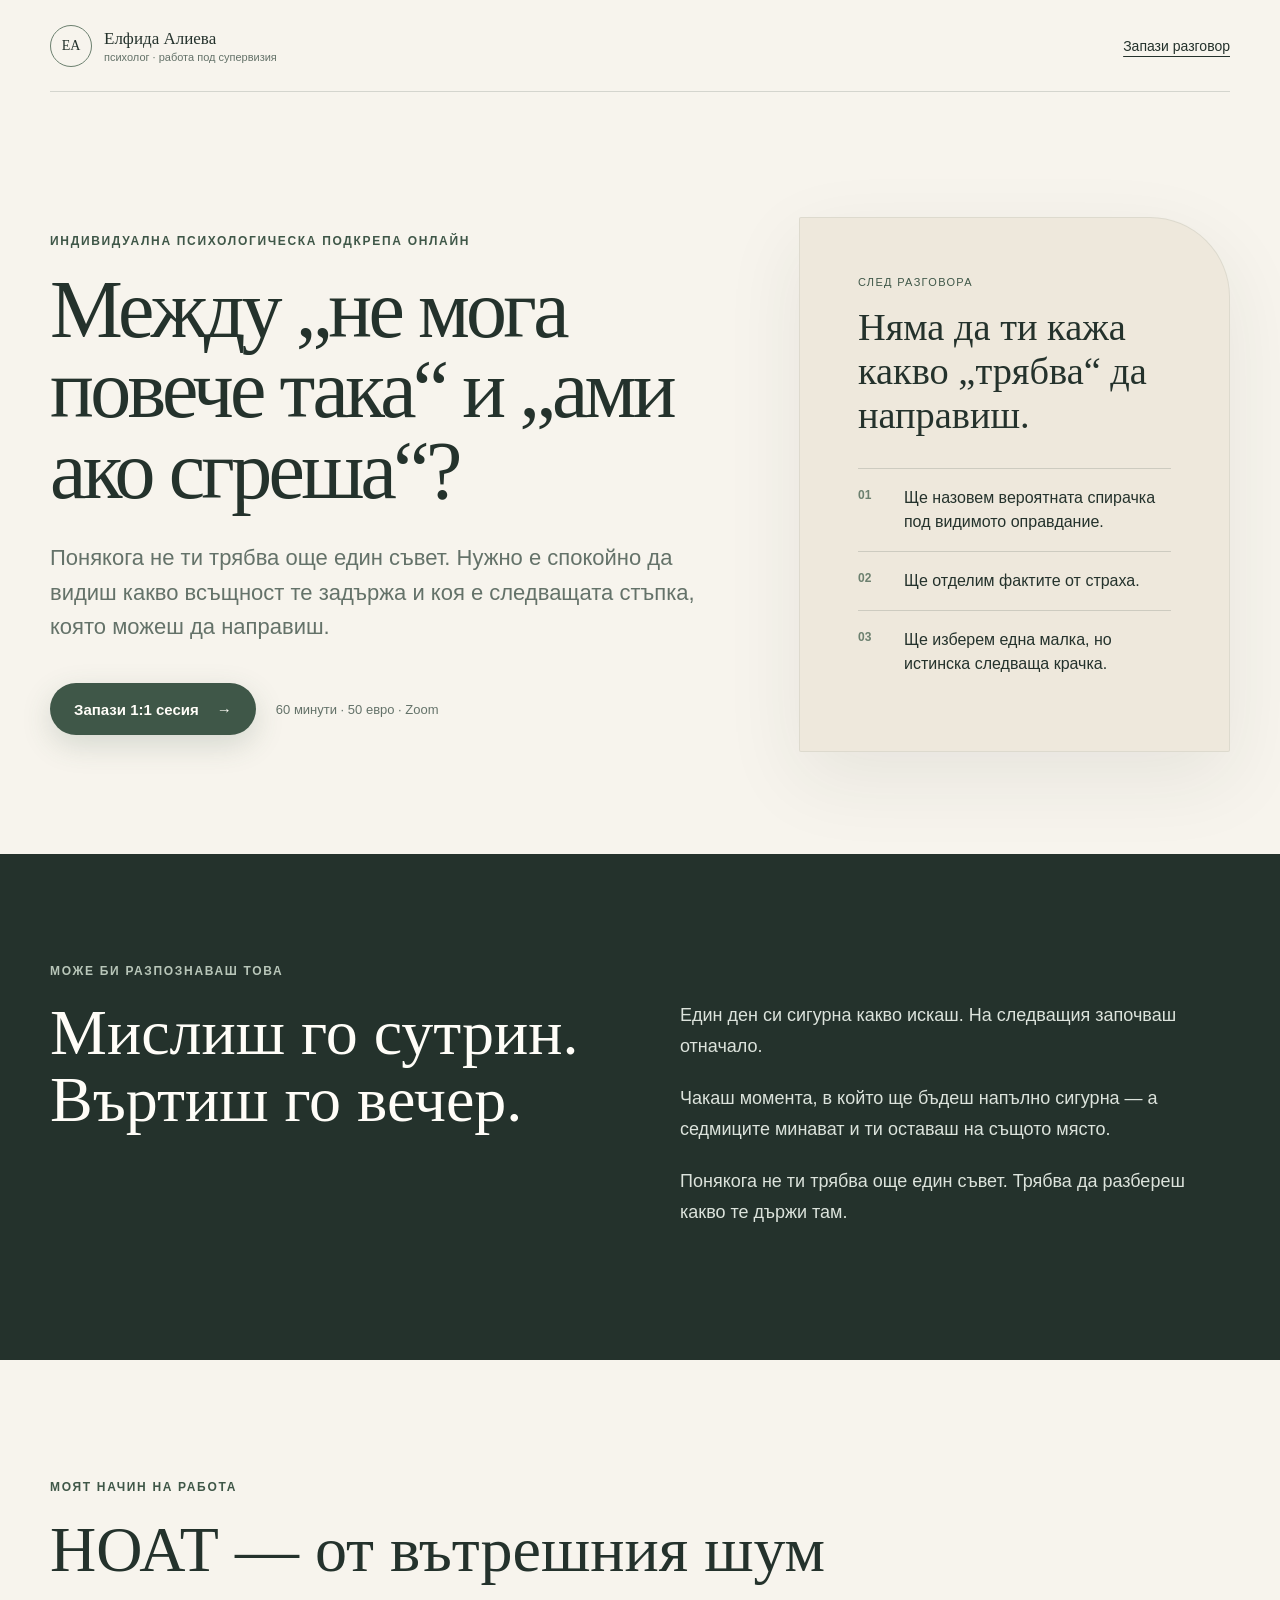
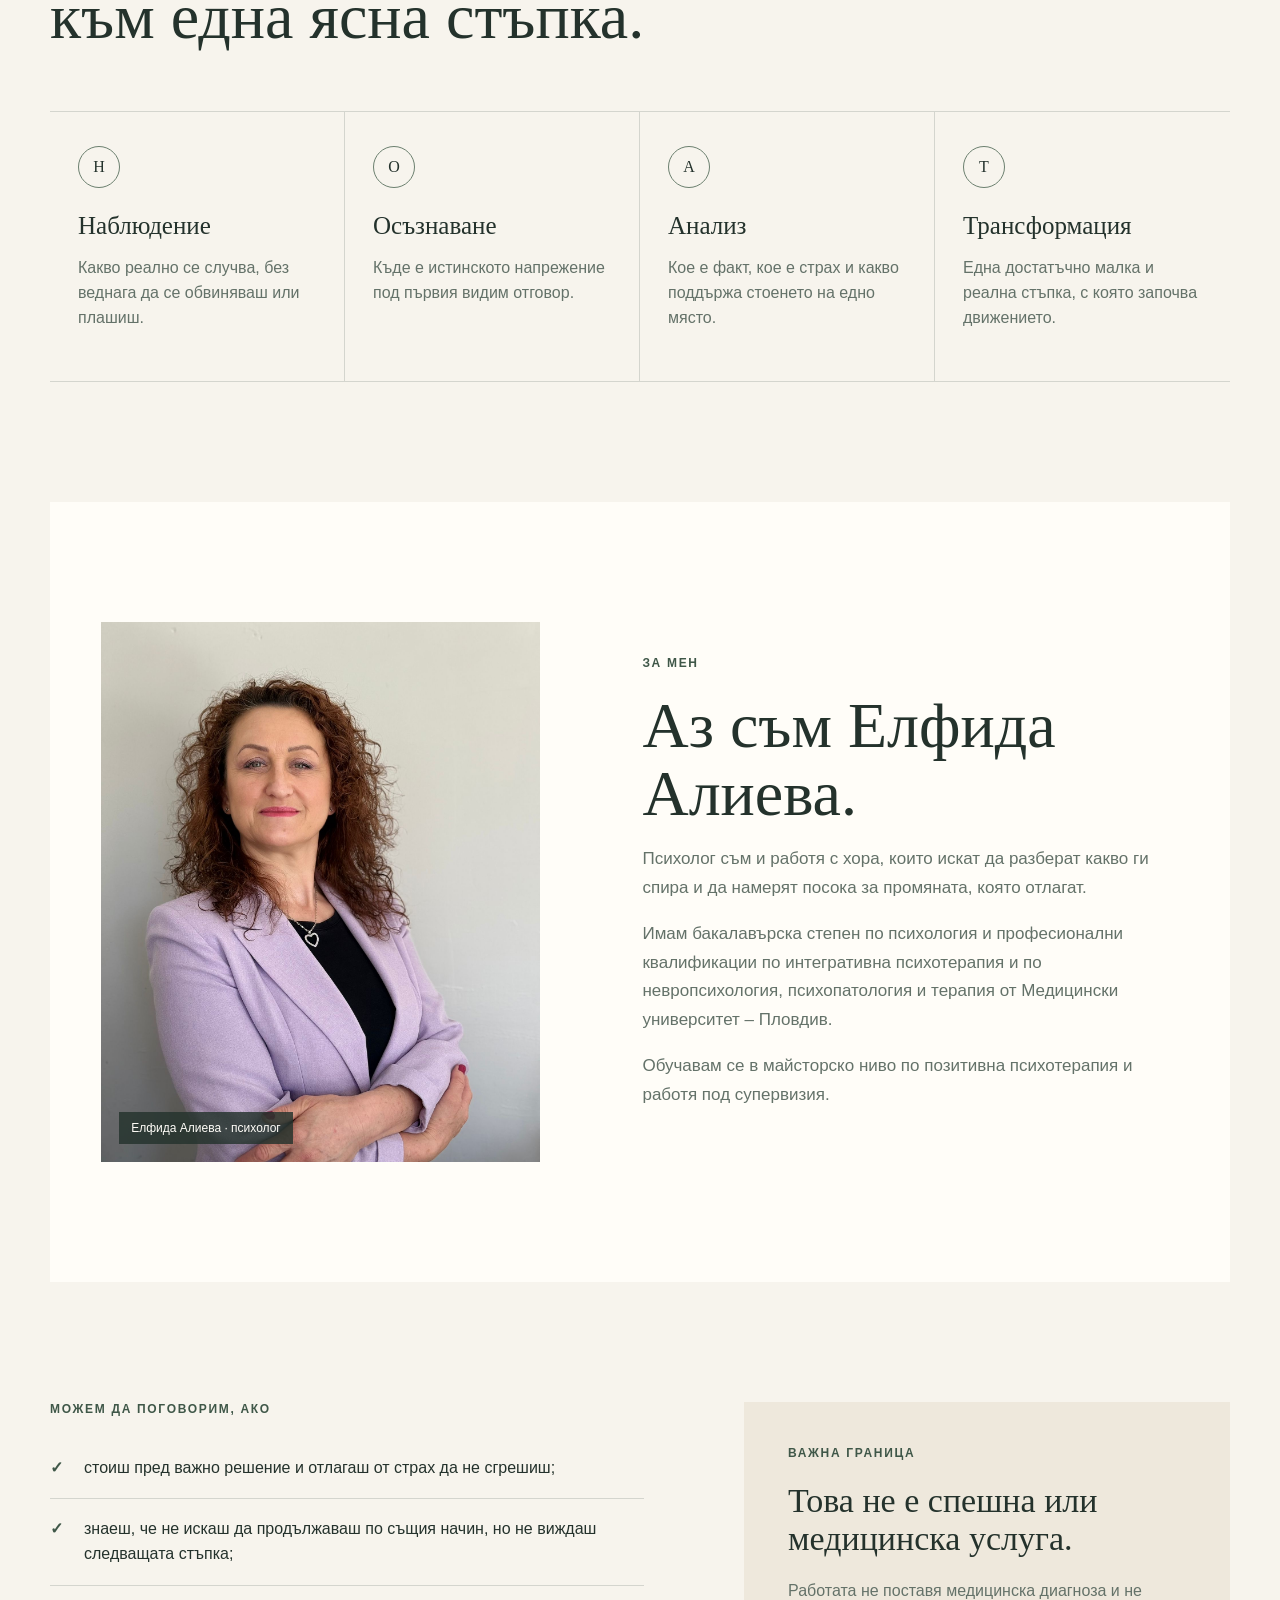
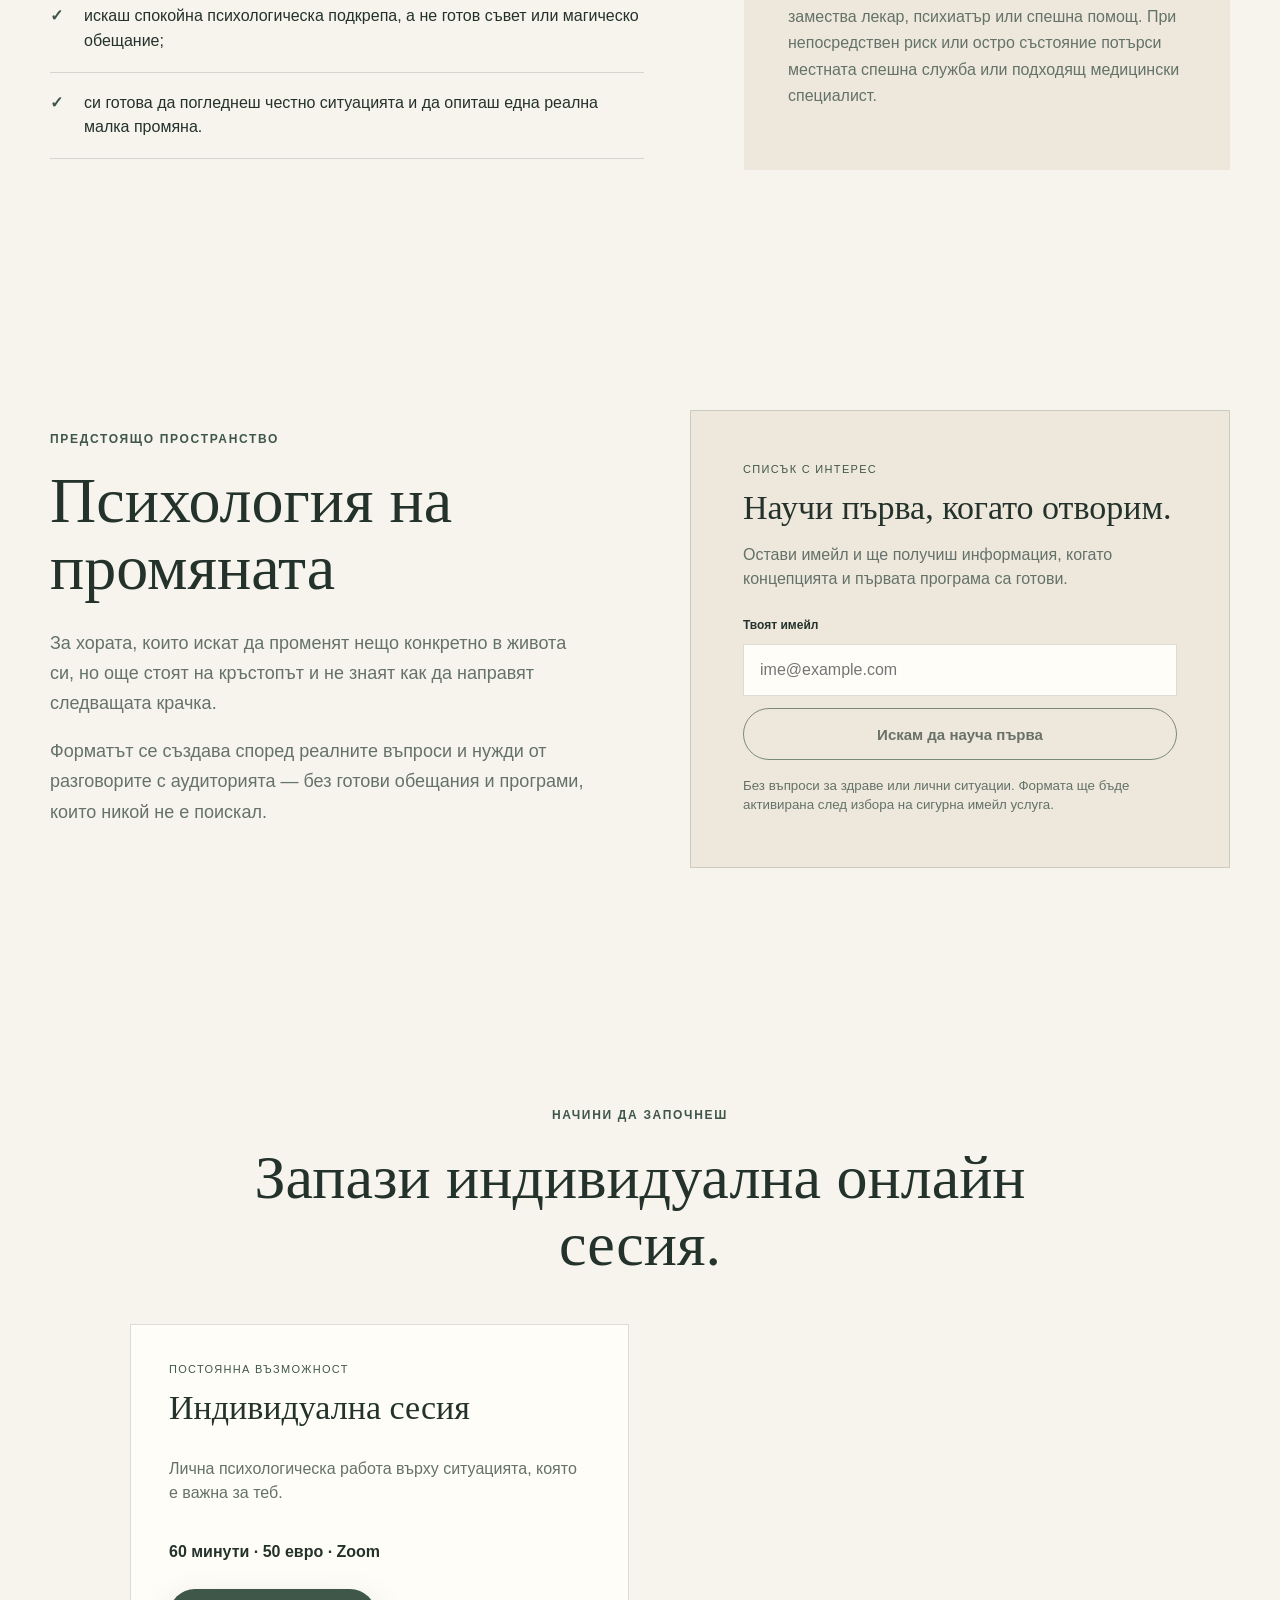
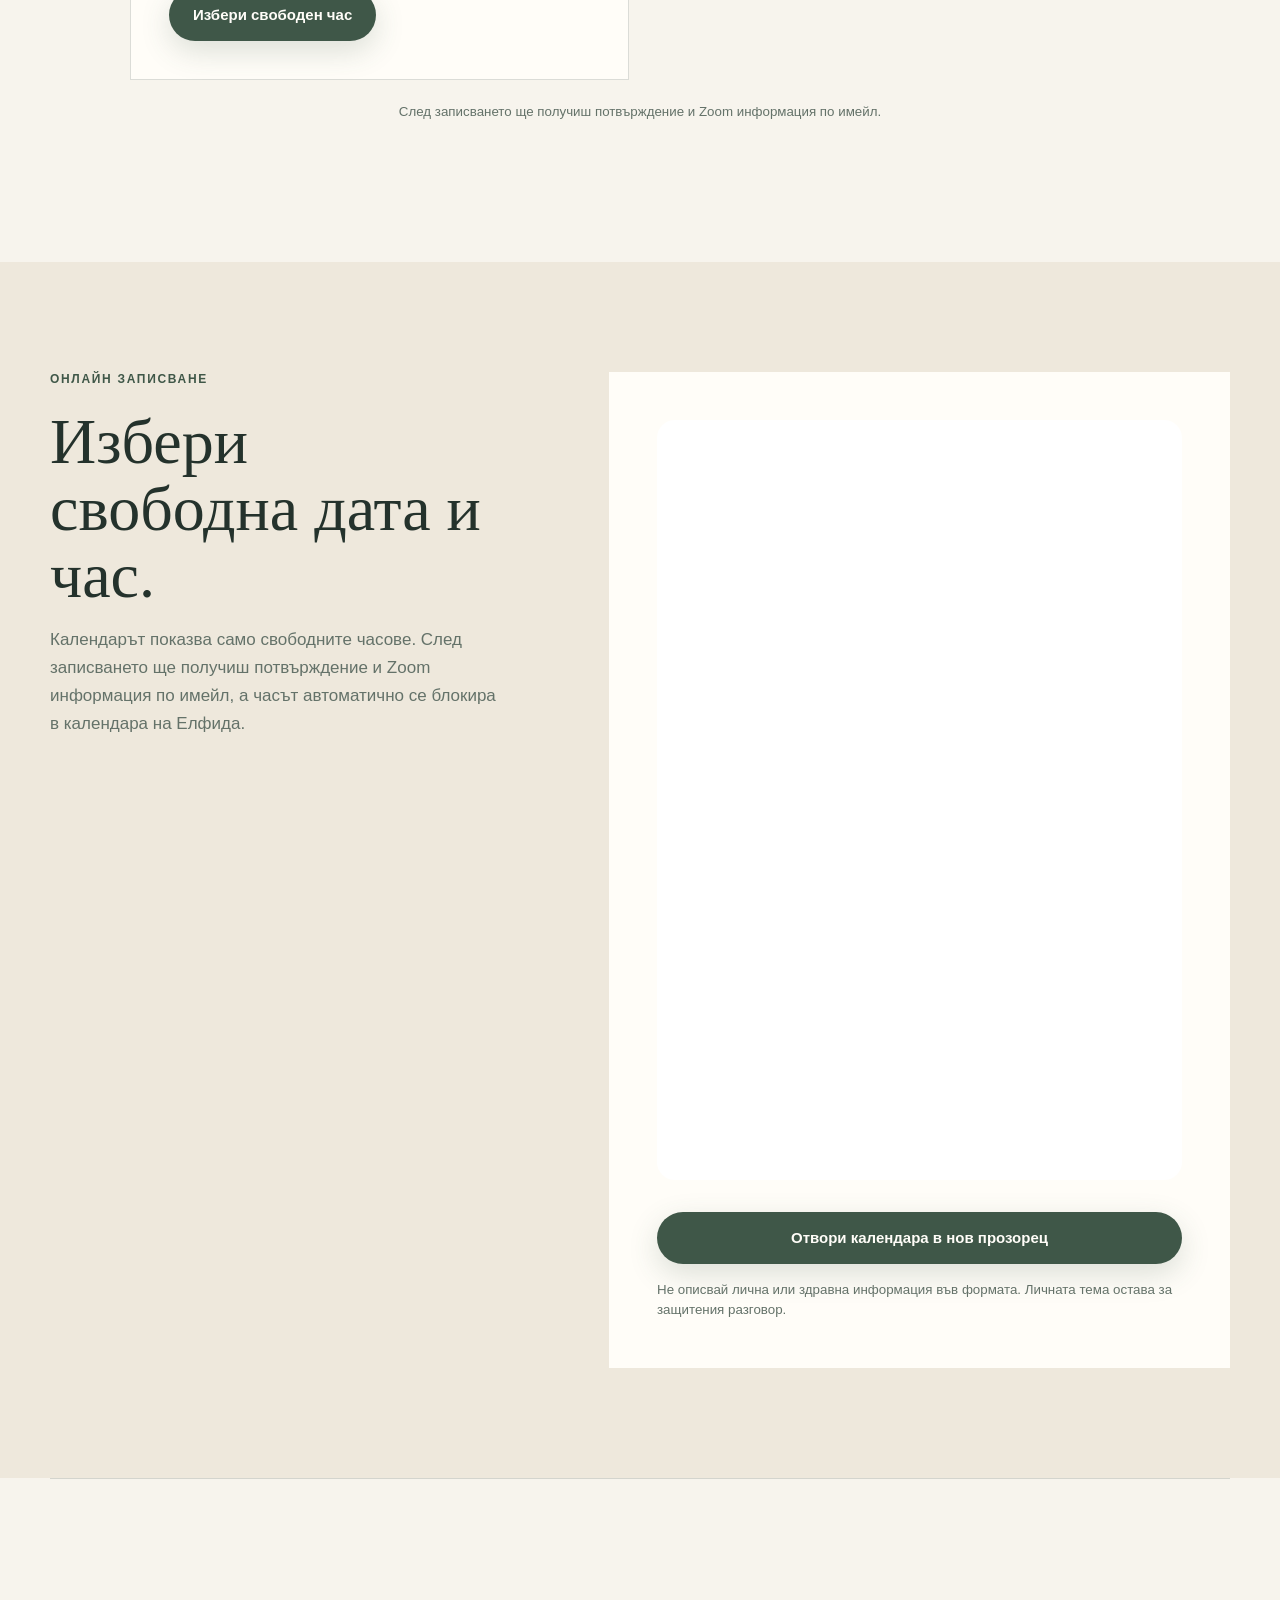
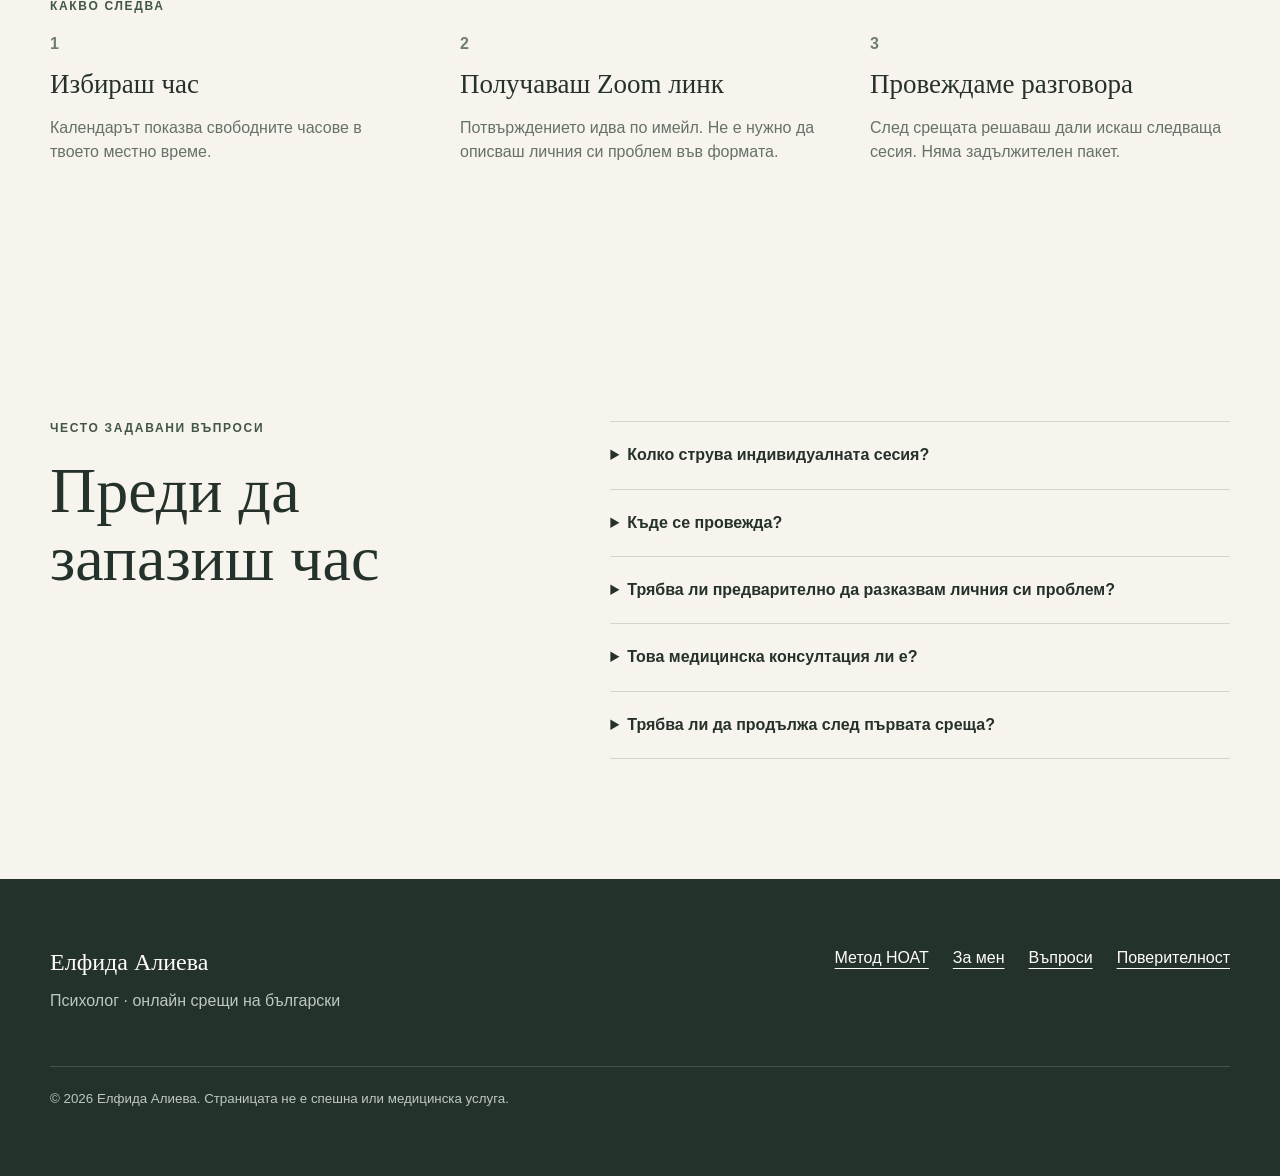
==== commit e5d3c3c4: "Use warmer fit section heading" ====
--- a/index.html
+++ b/index.html
@@ -66,7 +66,7 @@
       <div class="about-copy"><p class="eyebrow">За мен</p><h2>Аз съм Елфида Алиева.</h2><p>Психолог съм и работя с хора, които искат да разберат какво ги спира и да намерят посока за промяната, която отлагат.</p><p>Имам бакалавърска степен по психология и професионални квалификации по интегративна психотерапия и по невропсихология, психопатология и терапия от Медицински университет – Пловдив.</p><p>Обучавам се в майсторско ниво по позитивна психотерапия и работя под супервизия.</p></div>
     </section>
     <section class="fit-section">
-      <div><p class="eyebrow">Тази работа може да е за теб, ако</p><ul class="check-list"><li>стоиш пред важно решение и отлагаш от страх да не сгрешиш;</li><li>знаеш, че не искаш да продължаваш по същия начин, но не виждаш следващата стъпка;</li><li>искаш спокойна психологическа подкрепа, а не готов съвет или магическо обещание;</li><li>си готова да погледнеш честно ситуацията и да опиташ една реална малка промяна.</li></ul></div>
+      <div><p class="eyebrow">Можем да поговорим, ако</p><ul class="check-list"><li>стоиш пред важно решение и отлагаш от страх да не сгрешиш;</li><li>знаеш, че не искаш да продължаваш по същия начин, но не виждаш следващата стъпка;</li><li>искаш спокойна психологическа подкрепа, а не готов съвет или магическо обещание;</li><li>си готова да погледнеш честно ситуацията и да опиташ една реална малка промяна.</li></ul></div>
       <div class="boundary-card"><p class="eyebrow">Важна граница</p><h3>Това не е спешна или медицинска услуга.</h3><p>Работата не поставя медицинска диагноза и не замества лекар, психиатър или спешна помощ. При непосредствен риск или остро състояние потърси местната спешна служба или подходящ медицински специалист.</p></div>
     </section>
     <section class="community-section" id="community">
--- a/styles.css
+++ b/styles.css
@@ -1,5 +1,3 @@
-/Users/vilian/.zprofile:1: no such file or directory: /opt/homebrew/bin/brew
-/Users/vilian/.zprofile:2: no such file or directory: /opt/homebrew/bin/brew
 :root{--ink:#24322c;--muted:#647269;--paper:#f7f4ed;--cream:#eee8dc;--sage:#6c806f;--sage-dark:#3f5748;--white:#fffdf8;--line:rgba(36,50,44,.16)}
 .offer-grid-single{grid-template-columns:minmax(0,620px);justify-content:center}
 *{box-sizing:border-box}html{scroll-behavior:smooth}body{margin:0;background:var(--paper);color:var(--ink);font-family:Arial,Helvetica,sans-serif;text-rendering:optimizeLegibility}a{color:inherit}.campaign-bar{min-height:46px;padding:10px 20px;display:flex;align-items:center;justify-content:center;gap:18px;background:#d7c8ae;color:var(--ink);font-size:13px;text-align:center}.campaign-bar span{text-transform:uppercase;font-size:10px;letter-spacing:.12em;font-weight:700}.campaign-bar a{text-underline-offset:4px}.site-header{width:min(1180px,calc(100% - 40px));margin:0 auto;min-height:92px;display:flex;align-items:center;justify-content:space-between;border-bottom:1px solid var(--line)}.brand{display:flex;align-items:center;gap:12px;text-decoration:none}.brand-mark{display:grid;place-items:center;width:42px;height:42px;border:1px solid var(--sage);border-radius:50%;font-family:Georgia,serif;font-size:14px}.brand strong,.brand small{display:block}.brand strong{font-family:Georgia,serif;font-size:17px;font-weight:500}.brand small{margin-top:2px;color:var(--muted);font-size:11px}.header-link{font-size:14px;text-underline-offset:5px}.hero{width:min(1180px,calc(100% - 40px));margin:0 auto;min-height:calc(100vh - 138px);padding:clamp(64px,9vw,132px) 0 92px;display:grid;grid-template-columns:minmax(0,1.2fr) minmax(320px,.8fr);gap:clamp(48px,8vw,110px);align-items:center}.eyebrow{margin:0 0 22px;color:var(--sage-dark);font-size:12px;font-weight:700;letter-spacing:.14em;text-transform:uppercase}h1,h2,h3{font-family:Georgia,'Times New Roman',serif;font-weight:400}h1{margin:0;max-width:760px;font-size:clamp(48px,6.4vw,88px);line-height:.98;letter-spacing:-.045em}.lead{max-width:660px;margin:30px 0 0;color:var(--muted);font-size:clamp(18px,2vw,22px);line-height:1.58}.hero-actions{margin-top:38px;display:flex;align-items:center;gap:20px;flex-wrap:wrap}.button{min-height:52px;padding:0 24px;border:0;border-radius:999px;display:inline-flex;align-items:center;justify-content:center;gap:18px;font-size:15px;font-weight:700;text-decoration:none;cursor:pointer}.button-primary{background:var(--sage-dark);color:var(--white);box-shadow:0 10px 30px rgba(63,87,72,.18)}.button-primary:hover{background:#30463a}.button-secondary{background:transparent;color:var(--ink);border:1px solid var(--sage-dark)}.button:focus-visible,a:focus-visible{outline:3px solid #d39763;outline-offset:3px}.button:disabled{cursor:not-allowed;opacity:.65}.availability{color:var(--muted);font-size:13px}.clarity-card{background:var(--cream);border:1px solid rgba(36,50,44,.08);border-radius:2px 80px 2px 2px;padding:clamp(32px,5vw,58px);box-shadow:0 26px 80px rgba(36,50,44,.08)}.card-kicker{margin:0;color:var(--sage-dark);font-size:11px;letter-spacing:.12em;text-transform:uppercase}.clarity-card h2{margin:18px 0 30px;font-size:clamp(28px,3vw,40px);line-height:1.14}.clarity-card ul{list-style:none;margin:0;padding:0}.clarity-card li{display:grid;grid-template-columns:34px 1fr;gap:12px;padding:17px 0;border-top:1px solid var(--line);line-height:1.5}.clarity-card li span{color:var(--sage);font-size:12px;font-weight:700}.recognition{background:var(--ink);color:var(--white);padding:110px max(20px,calc((100vw - 1180px)/2))}.recognition .eyebrow{color:#b8c6b9}.recognition-grid{display:grid;grid-template-columns:1fr 1fr;gap:80px}.recognition h2{margin:0;font-size:clamp(40px,5vw,70px);line-height:1.04}.recognition-copy{color:#dce3dc;font-size:18px;line-height:1.7}.recognition-copy p{margin:0 0 22px}.booking-preview{width:min(1020px,calc(100% - 40px));margin:0 auto;padding:120px 0 140px;text-align:center}.booking-preview>h2{max-width:780px;margin:0 auto 46px;font-size:clamp(38px,5vw,62px);line-height:1.08}.offer-grid{display:grid;grid-template-columns:1fr 1fr;gap:22px;text-align:left}.offer-card{padding:38px;border:1px solid var(--line);background:var(--white);display:flex;flex-direction:column;align-items:flex-start}.offer-campaign{background:var(--cream)}.offer-card h3{margin:14px 0;font-size:34px}.offer-card>p:not(.card-kicker){min-height:54px;color:var(--muted);line-height:1.55}.offer-card>strong{display:block;margin:16px 0 28px}.booking-preview small{display:block;max-width:520px;margin:22px auto 0;color:var(--muted);line-height:1.5}@media(max-width:800px){.campaign-bar{flex-wrap:wrap;gap:6px 14px}.site-header{min-height:76px}.brand small{display:none}.hero{min-height:auto;grid-template-columns:1fr;padding:64px 0 76px}.clarity-card{border-radius:2px 52px 2px 2px}.recognition{padding-top:80px;padding-bottom:80px}.recognition-grid,.offer-grid{grid-template-columns:1fr;gap:24px}}@media(max-width:430px){.site-header,.hero{width:min(100% - 28px,1180px)}.campaign-bar span{display:none}.header-link{font-size:12px}h1{font-size:45px}.hero-actions,.button{width:100%}.availability{width:100%;text-align:center}.clarity-card,.offer-card{padding:30px 24px}}@media(prefers-reduced-motion:reduce){html{scroll-behavior:auto}}
--- a/portrait.css
+++ b/portrait.css
@@ -1,5 +1,3 @@
-/Users/vilian/.zprofile:1: no such file or directory: /opt/homebrew/bin/brew
-/Users/vilian/.zprofile:2: no such file or directory: /opt/homebrew/bin/brew
 .portrait { margin: 0; position: relative; min-height: 540px; overflow: hidden; background: #d9d2c3; }
 .portrait img { position: absolute; inset: 0; width: 100%; height: 100%; object-fit: cover; object-position: 50% 20%; }
 .portrait figcaption { position: absolute; left: 18px; bottom: 18px; padding: 9px 12px; background: rgba(36,50,44,.82); color: var(--white); font-size: 12px; }
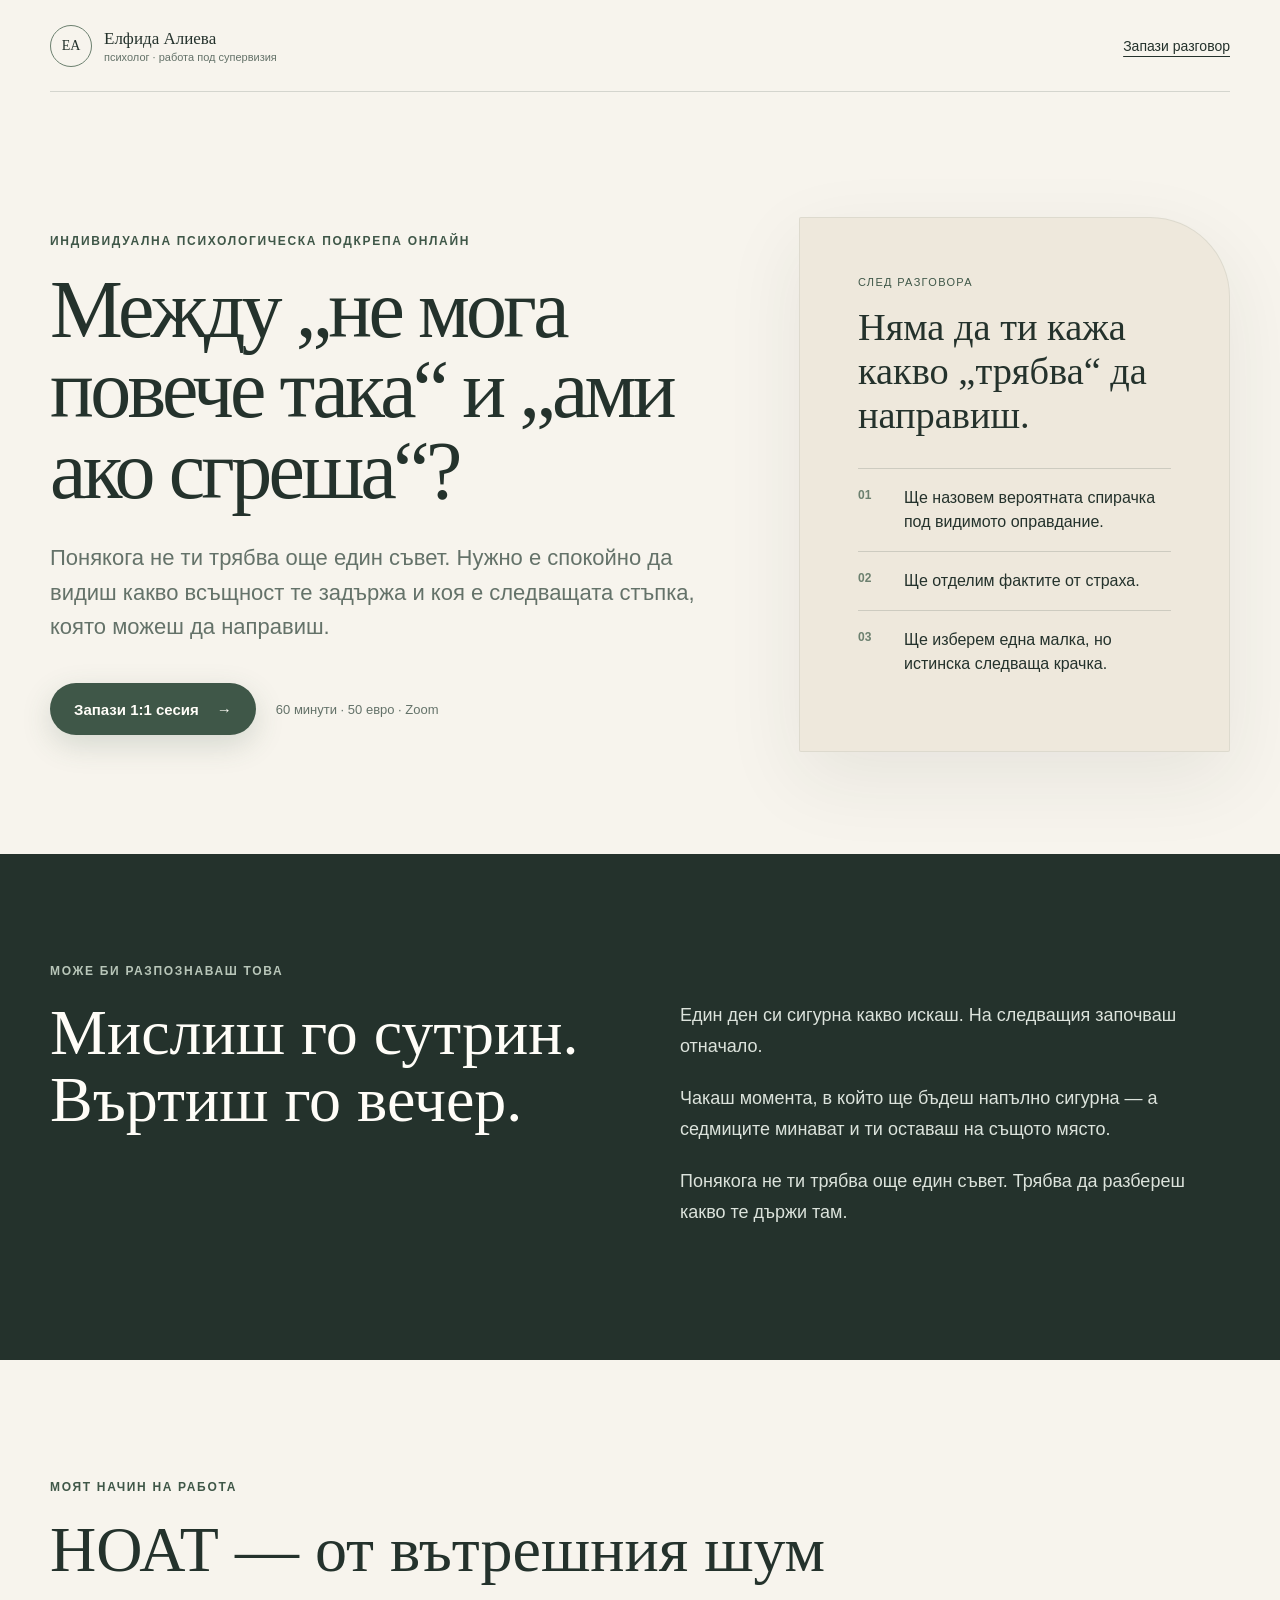
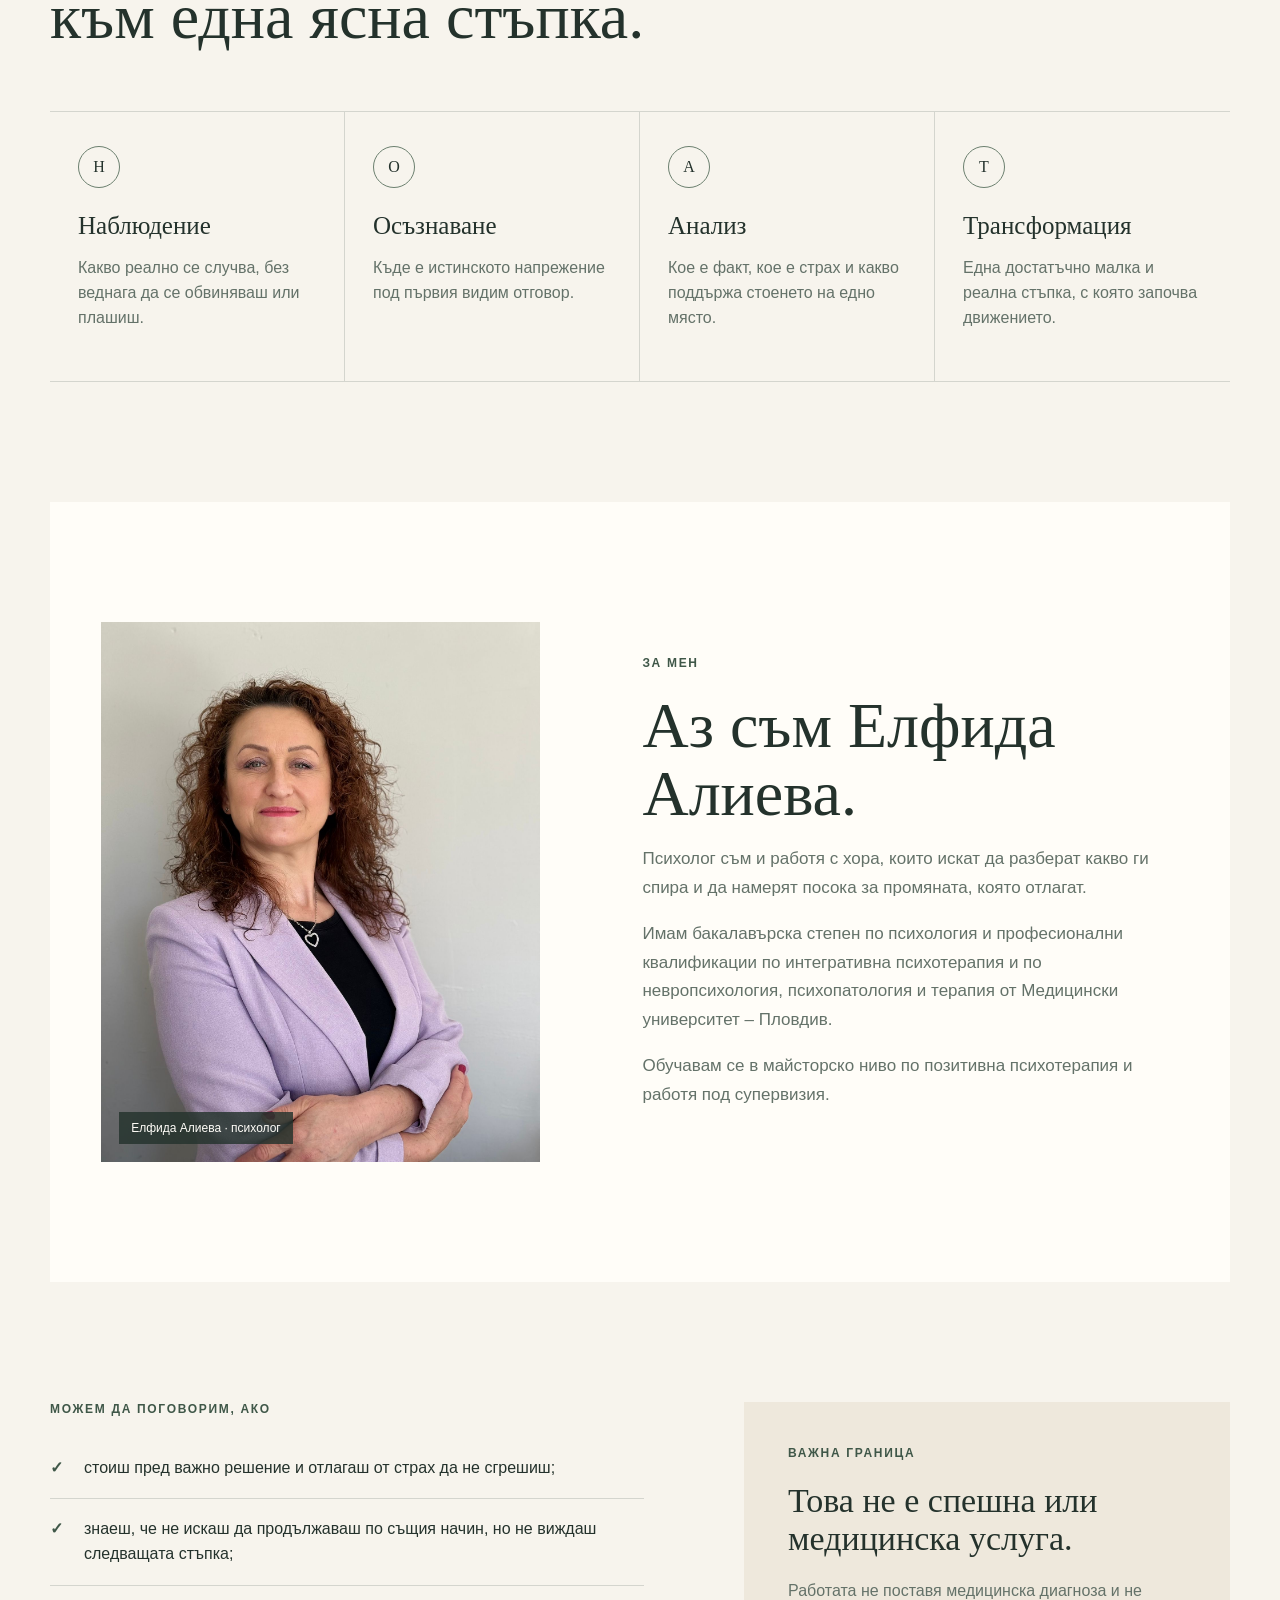
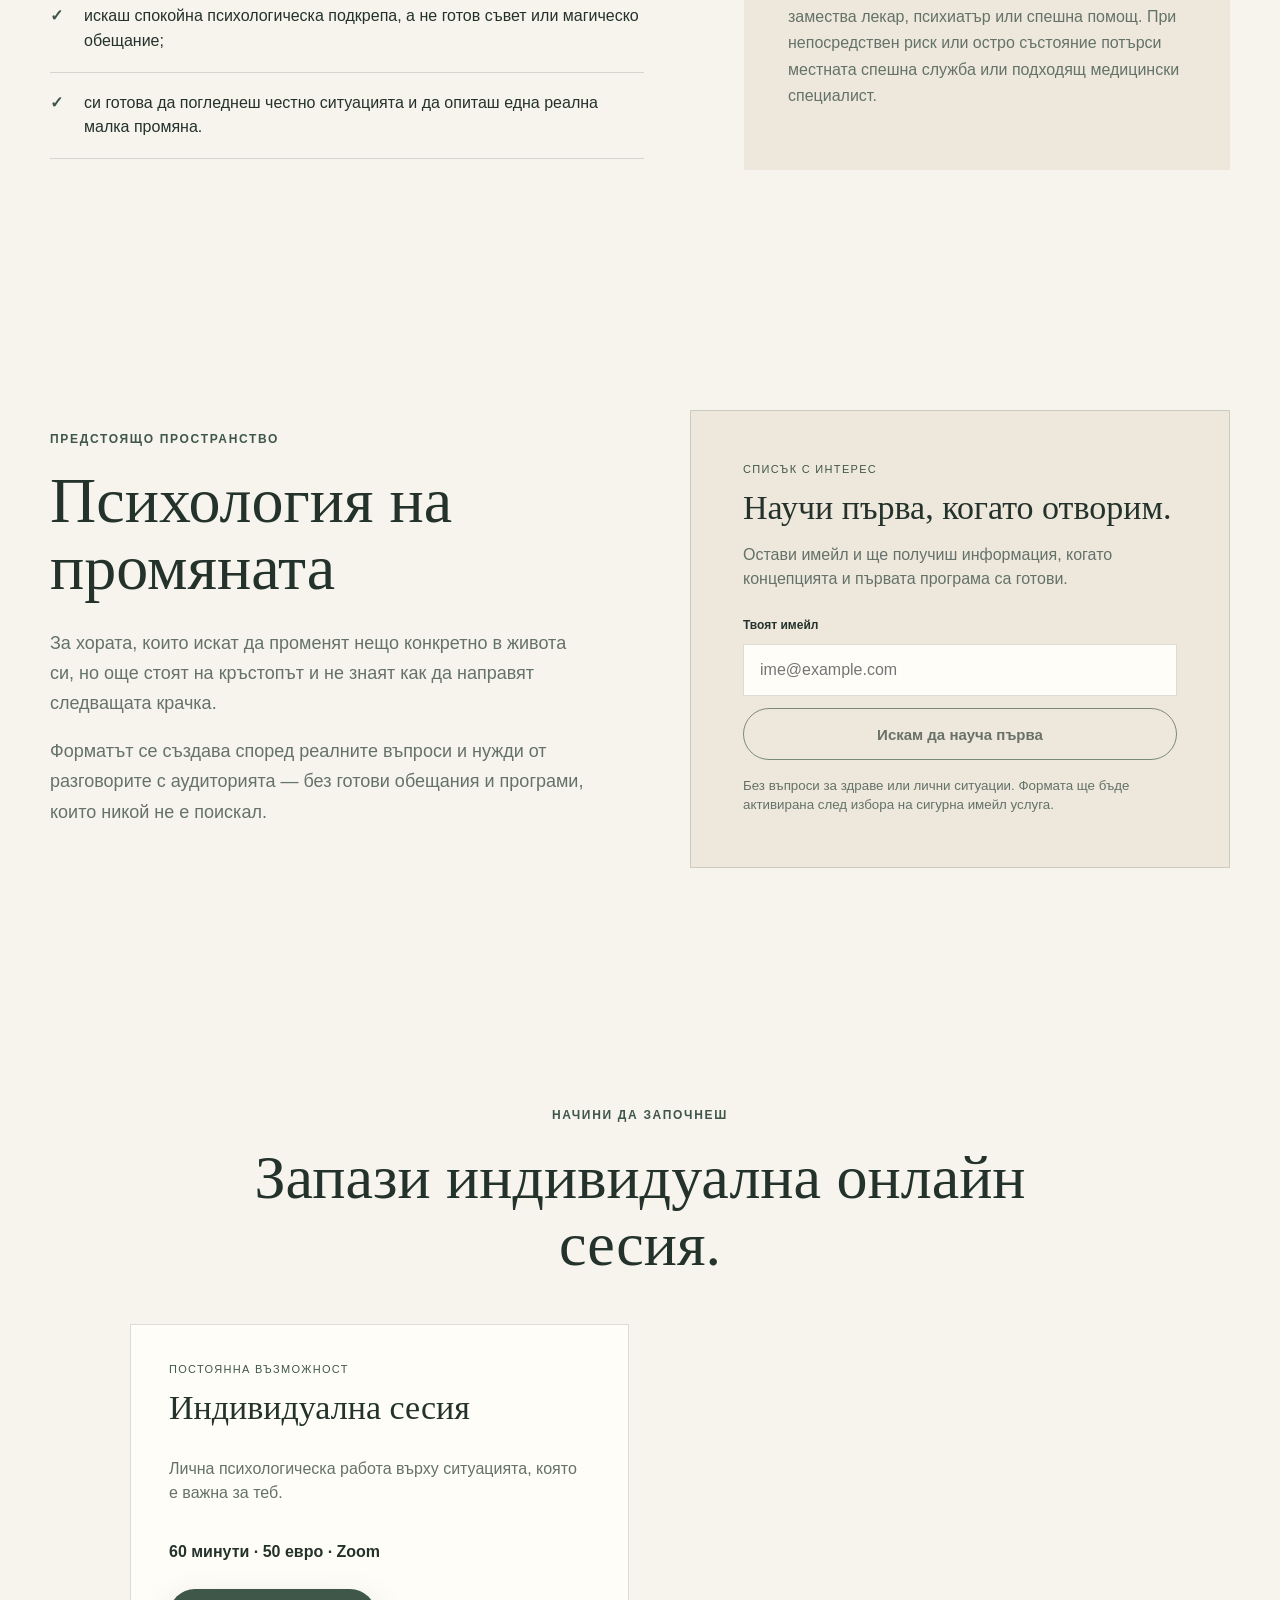
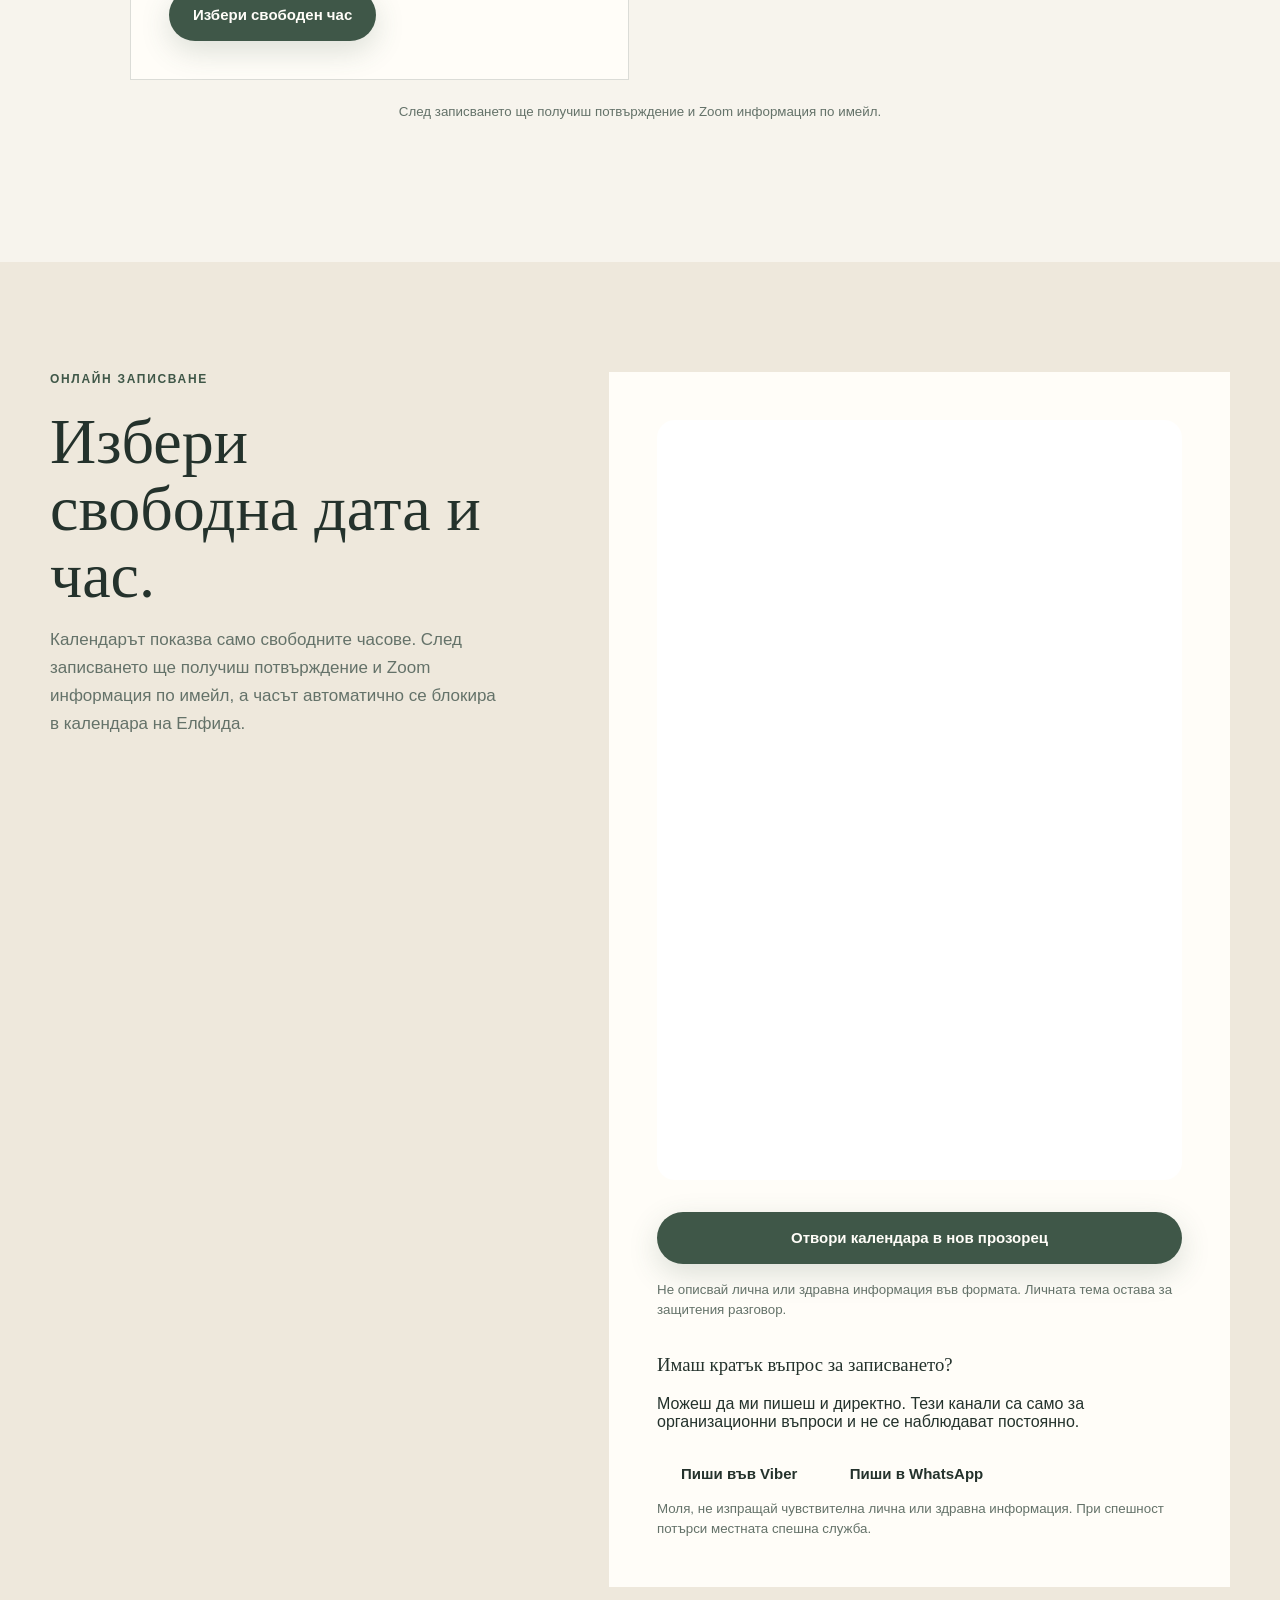
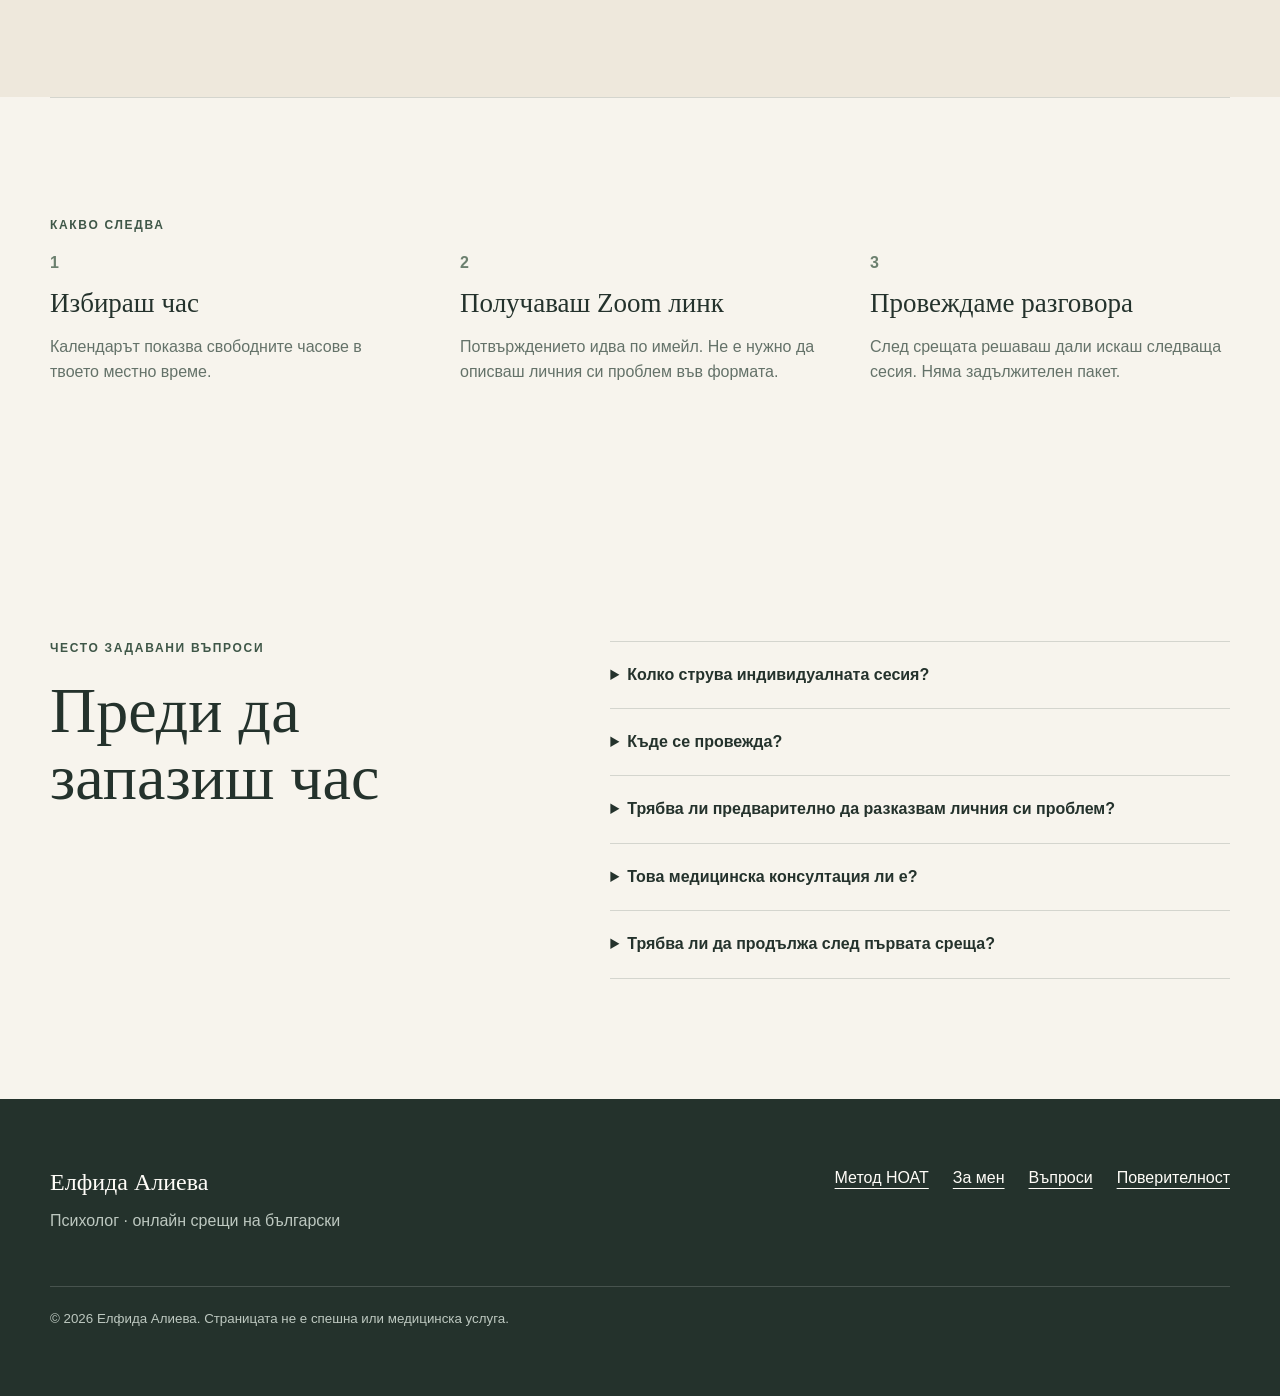
==== commit 1d94347b: "Add contact options in index.html" ====
--- a/index.html
+++ b/index.html
@@ -112,6 +112,15 @@
         <iframe title="Календар за индивидуална онлайн сесия с Елфида Алиева" src="https://calendly.com/alievaelfida/1h?hide_gdpr_banner=1" loading="lazy" referrerpolicy="strict-origin-when-cross-origin"></iframe>
         <a class="button button-primary calendar-fallback" href="https://calendly.com/alievaelfida/1h" target="_blank" rel="noopener">Отвори календара в нов прозорец</a>
         <small>Не описвай лична или здравна информация във формата. Личната тема остава за защитения разговор.</small>
+        <div class="direct-contact" aria-labelledby="direct-contact-title">
+          <h3 id="direct-contact-title">Имаш кратък въпрос за записването?</h3>
+          <p>Можеш да ми пишеш и директно. Тези канали са само за организационни въпроси и не се наблюдават постоянно.</p>
+          <div class="contact-actions">
+            <a class="button contact-button contact-viber" data-contact-channel="viber" href="viber://chat?number=%2B447447279129">Пиши във Viber</a>
+            <a class="button contact-button contact-whatsapp" data-contact-channel="whatsapp" href="https://wa.me/447447279129" target="_blank" rel="noopener">Пиши в WhatsApp</a>
+          </div>
+          <small>Моля, не изпращай чувствителна лична или здравна информация. При спешност потърси местната спешна служба.</small>
+        </div>
       </div>
     </section>
     <section class="process-section"><p class="eyebrow">Какво следва</p><div class="process-grid"><article><span>1</span><h3>Избираш час</h3><p>Календарът показва свободните часове в твоето местно време.</p></article><article><span>2</span><h3>Получаваш Zoom линк</h3><p>Потвърждението идва по имейл. Не е нужно да описваш личния си проблем във формата.</p></article><article><span>3</span><h3>Провеждаме разговора</h3><p>След срещата решаваш дали искаш следваща сесия. Няма задължителен пакет.</p></article></div></section>
